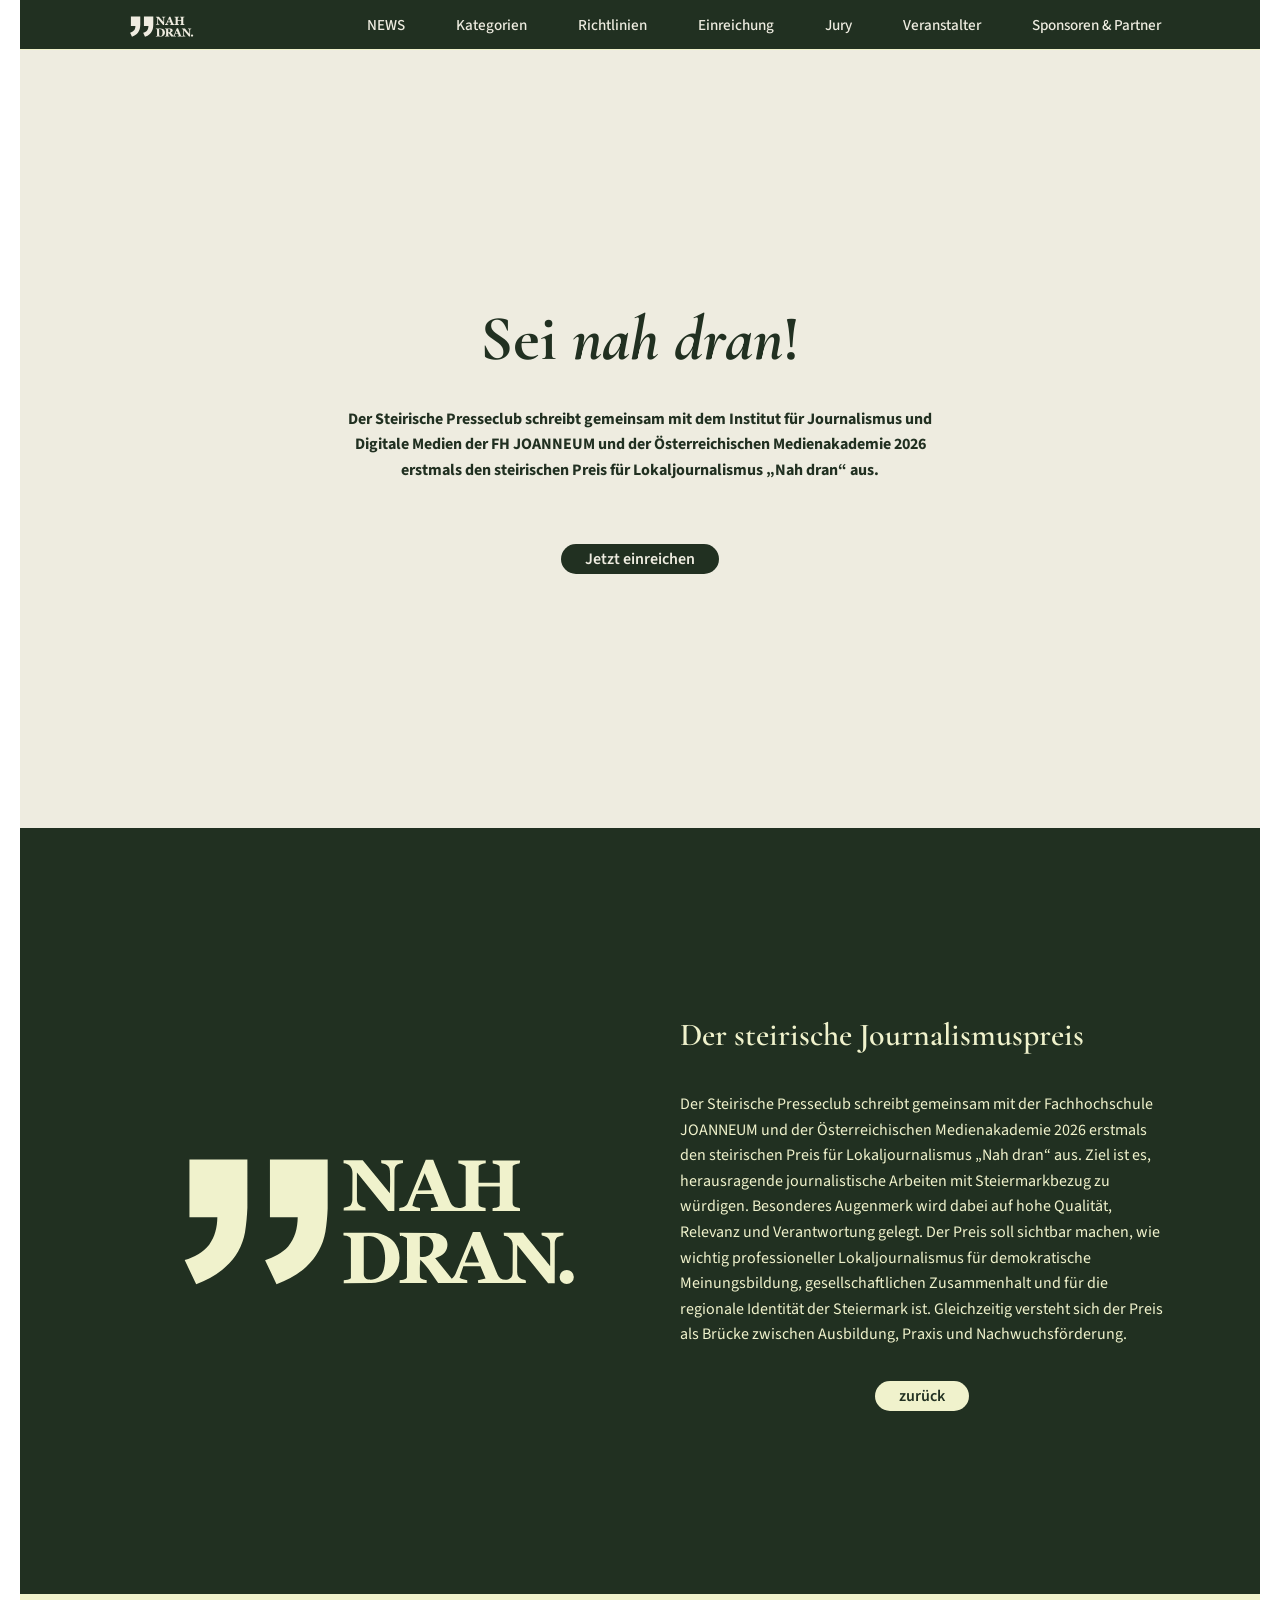
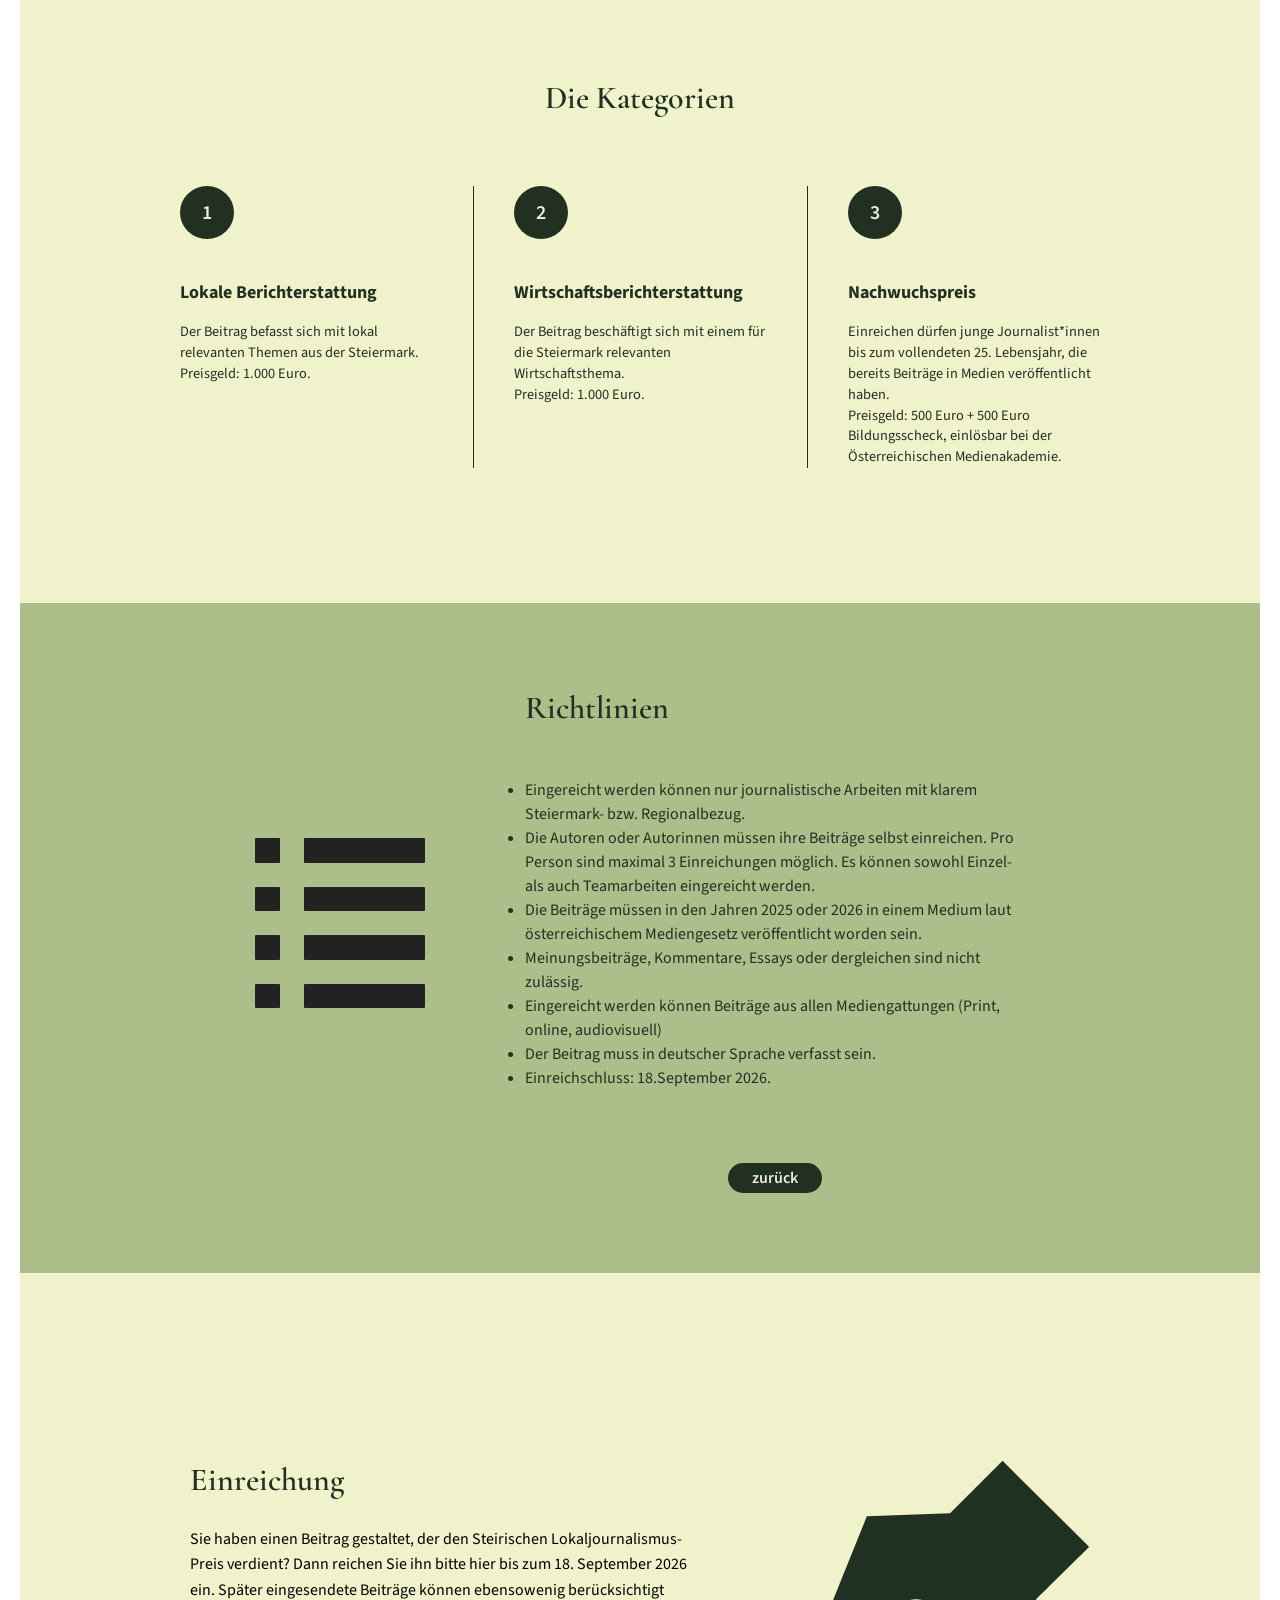
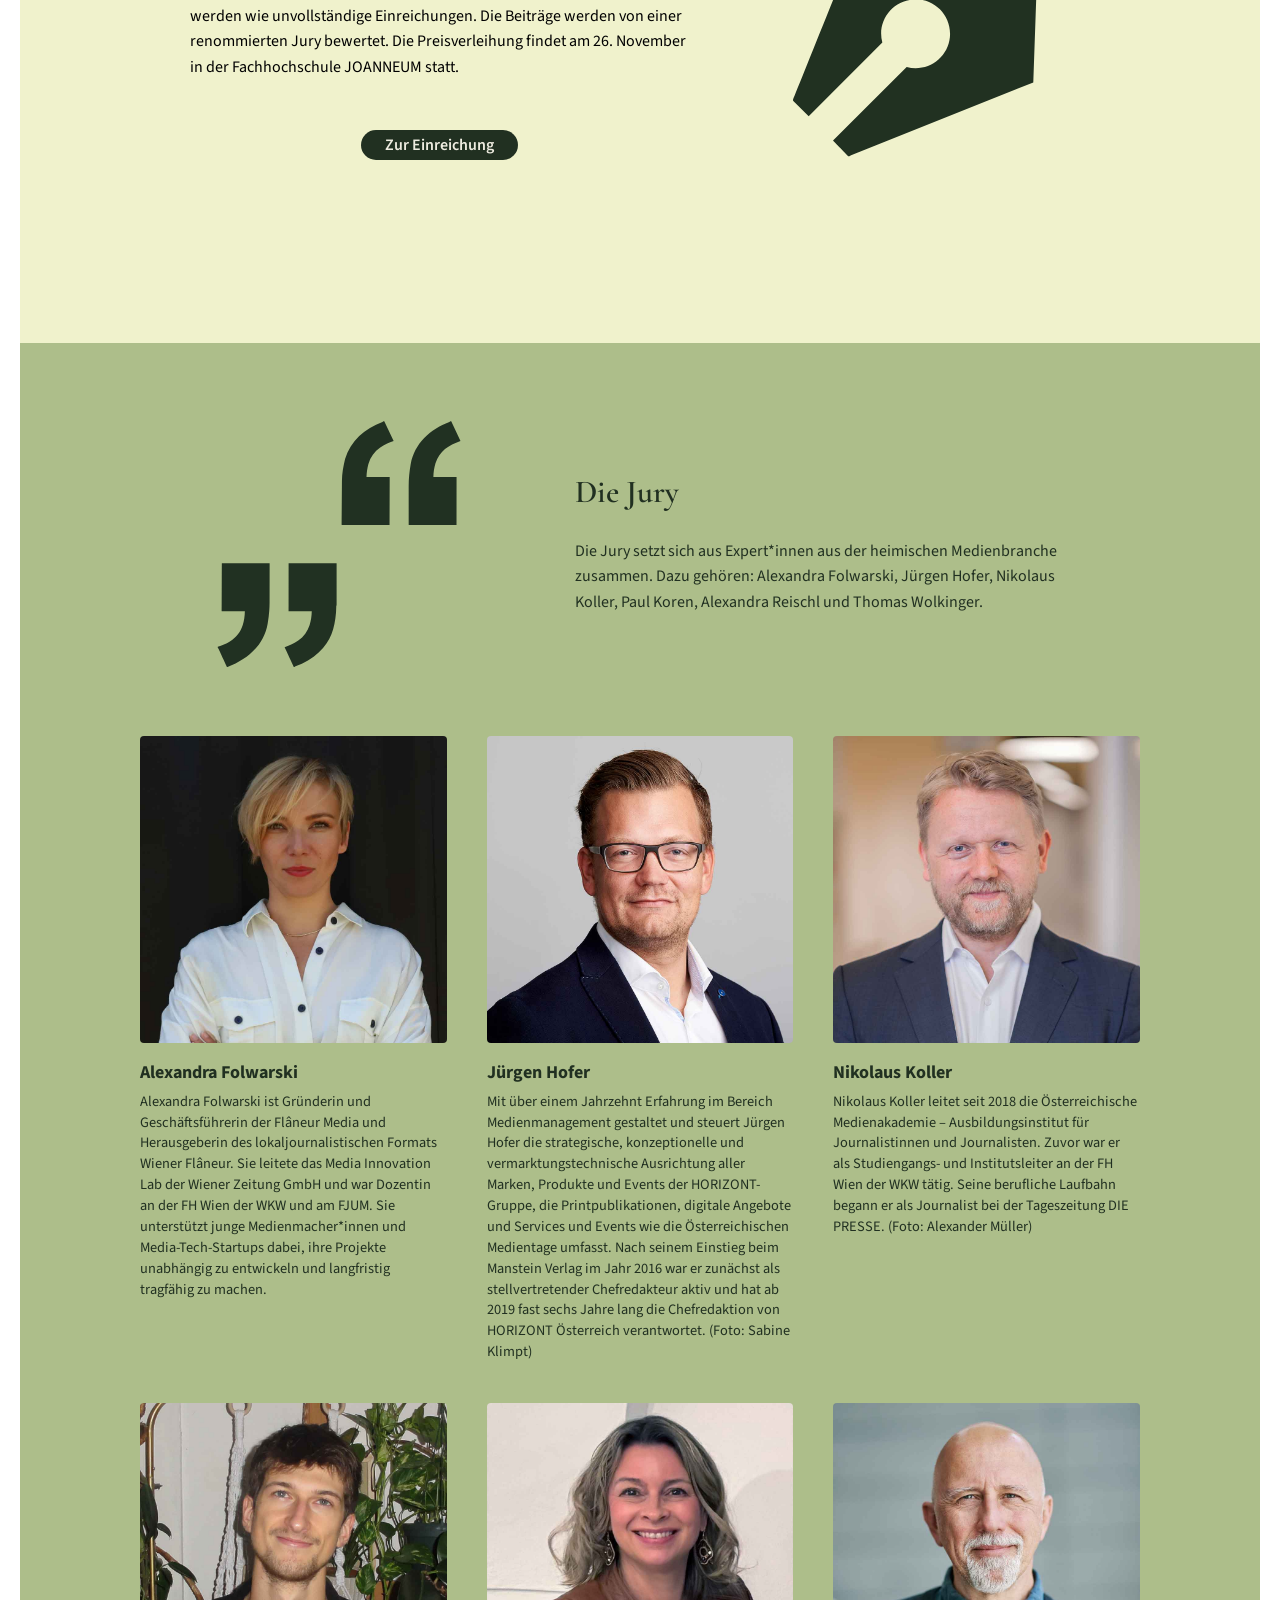
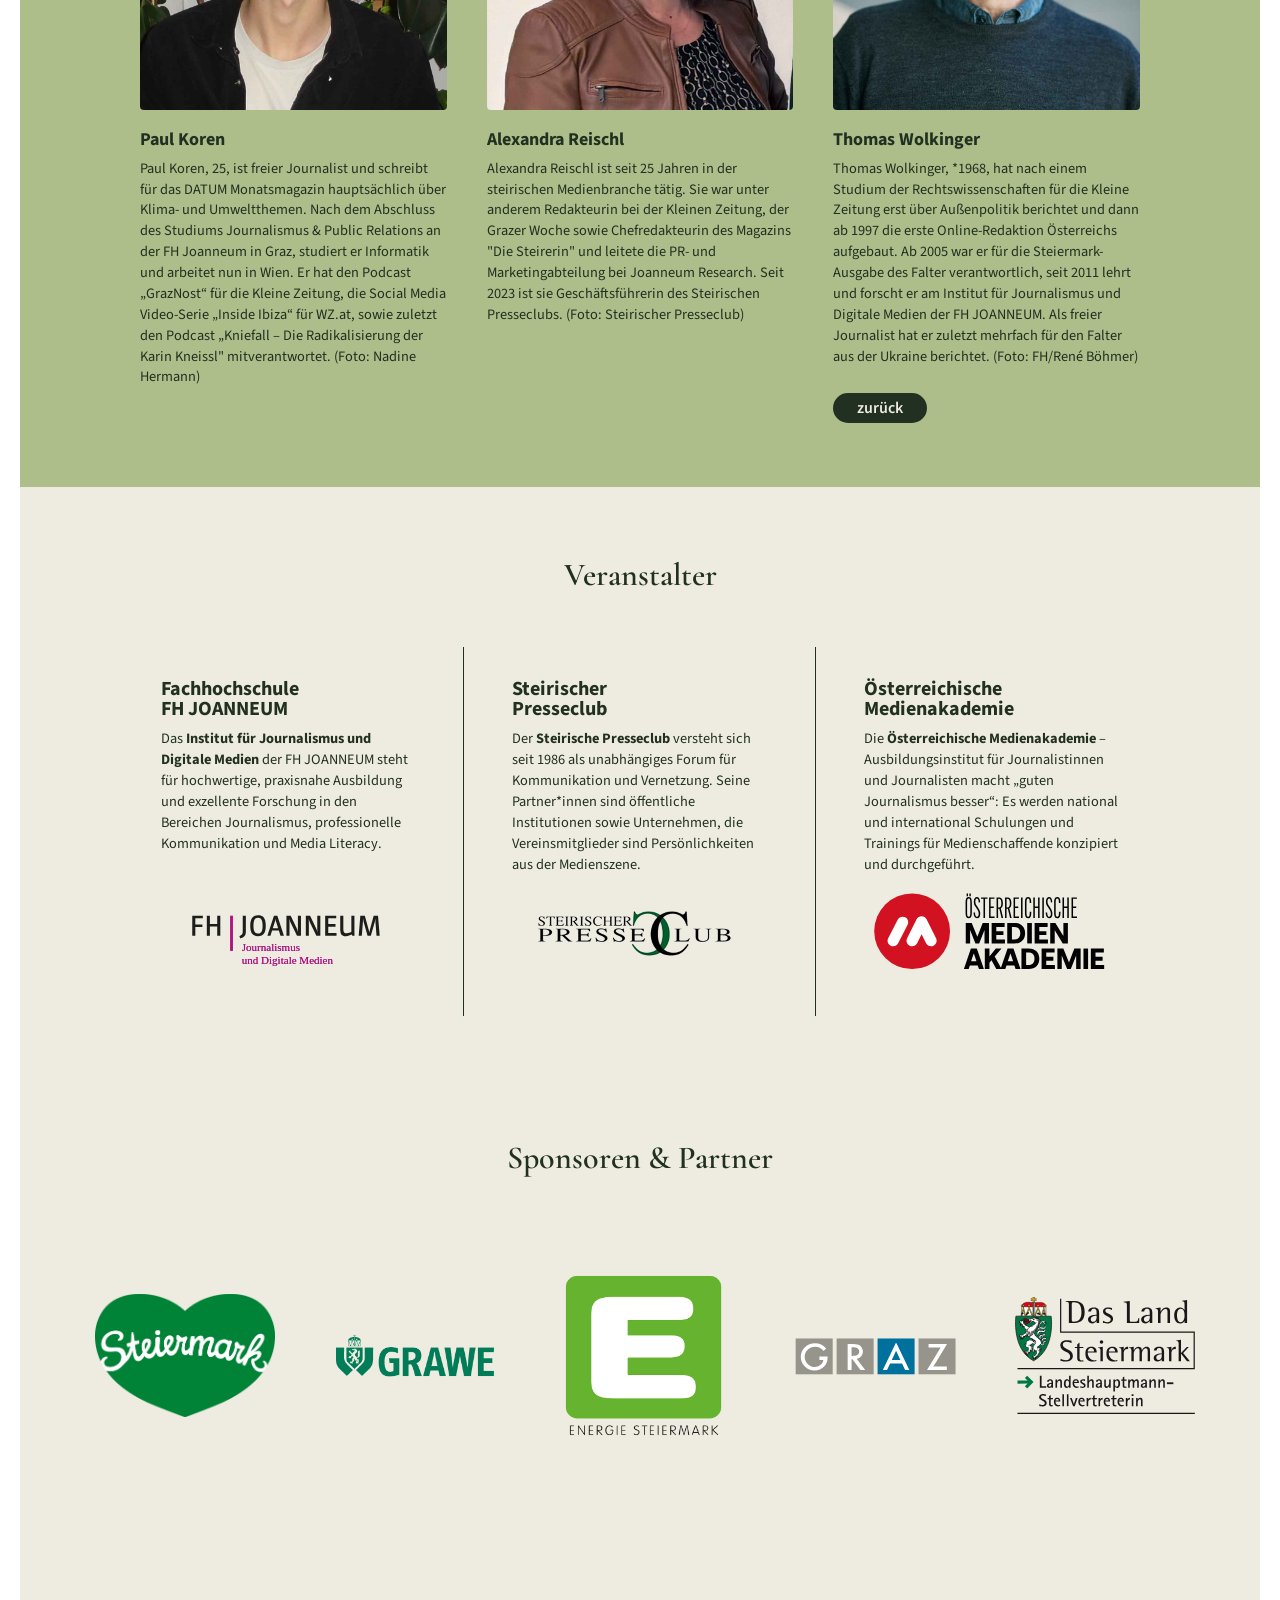
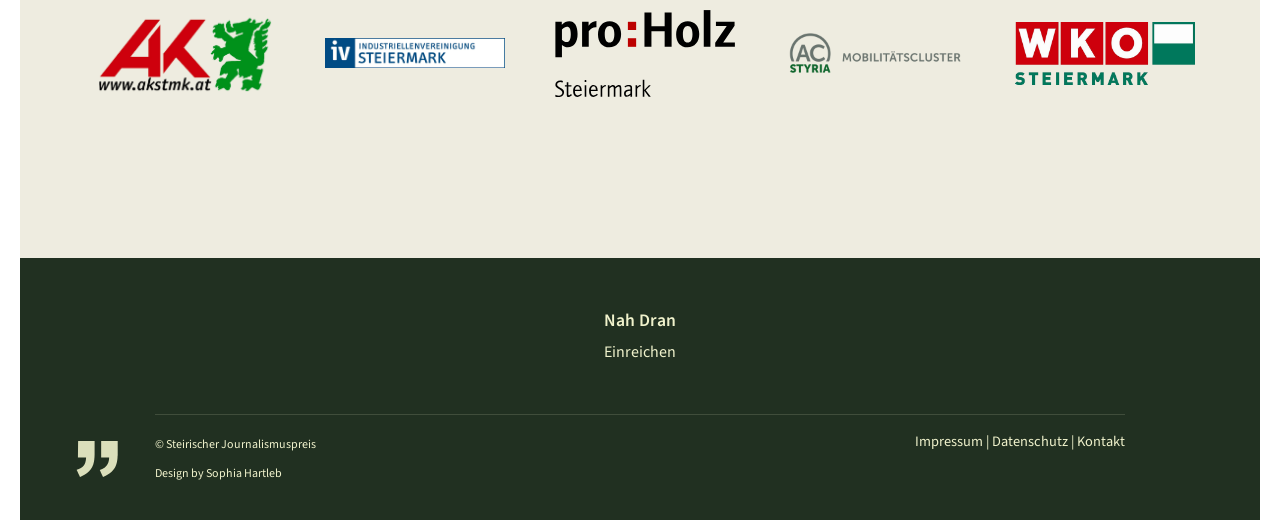
==== index.html @ 43de32a6 "index text bold" ====
<!DOCTYPE html>
<html lang="de">
<head>
  <meta charset="UTF-8">
  <meta name="viewport" content="width=device-width, initial-scale=1.0">
  <meta name="description" content="Nah dran – Steirischer Preis für Lokaljournalismus 2026">
  <title>Nah dran – Steirischer Preis für Lokaljournalismus</title>
  <link rel="preconnect" href="https://fonts.googleapis.com">
  <link rel="preconnect" href="https://fonts.gstatic.com" crossorigin>
  <link href="https://fonts.googleapis.com/css2?family=Cormorant+Garamond:wght@400;500&family=Source+Sans+3:wght@400;500;600;700&display=swap" rel="stylesheet">
  <link rel="stylesheet" href="style.css">
</head>
<body>

  <div class="page" id="home">

    <!-- Header 73:320 -->
    <header class="header">
      <a href="#" aria-label="Nah dran Startseite">
        <img class="logo-wordmark logo-wordmark--header" src="bilder/nahdran-logo-hell.svg" alt="Nah dran" />
      </a>
      <nav aria-label="Hauptnavigation">
        <ul class="header__nav">
          <li><a href="./news.html">NEWS</a></li>
          <li><a href="#kategorien">Kategorien</a></li>
          <li><a href="#richtlinien">Richtlinien</a></li>
          <li><a href="#einreichung">Einreichung</a></li>
          <li><a href="#jury">Jury</a></li>
          <li><a href="#veranstalter">Veranstalter</a></li>
          <li><a href="#sponsoren">Sponsoren &amp; Partner</a></li>
        </ul>
      </nav>
    </header>

    <main>

      <!-- Hero 73:338 -->
      <section class="hero" id="start">
        <div class="hero__content">
          <div class="hero__text-block">
            <h1 class="heading-xl">Sei <em>nah dran</em>!<h1>
            <p class="text-body text-body--center">
              Der Steirische Presseclub schreibt gemeinsam mit dem Institut für Journalismus und Digitale Medien der FH JOANNEUM und der Österreichischen Medienakademie 2026 erstmals den steirischen Preis für Lokaljournalismus „Nah dran“ aus.
            </p>
          </div>
          <a class="btn btn--forest btn--center" href="#einreichung">Jetzt einreichen</a>
        </div>
      </section>

      <!-- Kategorien / Jury-Intro 73:345 -->
      <section class="section-jury" id="nahdran">
        <div class="section-jury__visual">
          <img class="section-jury__logo" src="bilder/nahdran-logo-gelb.svg" alt="NahDran Logo Frühling" />
        </div>
        <div class="section-jury__content text-on-dark">
          <h2 class="heading-section">Der steirische Journalismuspreis</h2>
          <p class="text-body">
            Der Steirische Presseclub schreibt gemeinsam mit der Fachhochschule JOANNEUM und der Österreichischen Medienakademie 2026 erstmals den steirischen Preis für Lokaljournalismus „Nah dran“ aus. Ziel ist es, herausragende journalistische Arbeiten mit Steiermarkbezug zu würdigen. Besonderes Augenmerk wird dabei auf hohe Qualität, Relevanz und Verantwortung gelegt. Der Preis soll sichtbar machen, wie wichtig professioneller Lokaljournalismus für demokratische Meinungsbildung, gesellschaftlichen Zusammenhalt und für die regionale Identität der Steiermark ist. Gleichzeitig versteht sich der Preis als Brücke zwischen Ausbildung, Praxis und Nachwuchsförderung.
          </p>
          <a class="btn btn--lime btn--center" href="#home">zurück</a>
        </div>
      </section>

      <!-- Die Kategorien 73:362 -->
      <section class="section-categories" id="kategorien">
        <div class="section-categories__title-wrap">
          <h2 class="heading-section heading-section--center">Die Kategorien</h2>
        </div>

        <div class="categories-grid">
          <article class="category-card">
            <span class="category-badge" aria-hidden="true">1</span>
            <h3>Lokale Berichterstattung</h3>
            <p>Der Beitrag befasst sich mit lokal relevanten Themen aus der Steiermark. <br>Preisgeld: 1.000 Euro.</p>
          </article>
          <article class="category-card">
            <span class="category-badge" aria-hidden="true">2</span>
            <h3>Wirtschaftsberichterstattung</h3>
            <p>Der Beitrag beschäftigt sich mit einem für die Steiermark relevanten Wirtschaftsthema. <br>Preisgeld: 1.000 Euro.</p>
          </article>
          <article class="category-card">
            <span class="category-badge" aria-hidden="true">3</span>
            <h3>Nachwuchspreis</h3>
            <p>Einreichen dürfen junge Journalist*innen bis zum vollendeten 25. Lebensjahr, die bereits Beiträge in Medien veröffentlicht haben. <br>Preisgeld: 500 Euro + 500 Euro Bildungsscheck, einlösbar bei der Österreichischen Medienakademie.</p>
          </article>
        </div>
      </section>

      <!-- Richtlinien 73:378 -->
      <section class="section-split section-split--sage" id="richtlinien">
        <div class="section-split__visual" aria-hidden="true">
          <div class="pattern-grid">
            <span></span><span class="wide"></span>
            <span></span><span class="wide"></span>
            <span></span><span class="wide"></span>
            <span></span><span class="wide"></span>
          </div>
        </div>
        <div class="section-split__content">
          <div class="section-split__text">
            <h2 class="heading-section">Richtlinien</h2>
            <p class="text-body">
              <nav aria-label="Richtlinien">
                <ul>
                  <li>Eingereicht werden können nur journalistische Arbeiten mit klarem Steiermark- bzw. Regionalbezug. </li>
                  <li>Die Autoren oder Autorinnen müssen ihre Beiträge selbst einreichen. Pro Person sind maximal 3 Einreichungen möglich. Es können sowohl Einzel- als auch Teamarbeiten eingereicht werden. </li>
                  <li>Die Beiträge müssen in den Jahren 2025 oder 2026 in einem Medium laut österreichischem Mediengesetz veröffentlicht worden sein. </li>
                  <li>Meinungsbeiträge, Kommentare, Essays oder dergleichen sind nicht zulässig. </li>
                  <li>Eingereicht werden können Beiträge aus allen Mediengattungen (Print, online, audiovisuell) </li>
                  <li>Der Beitrag muss in deutscher Sprache verfasst sein.</li>
                  <li>Einreichschluss: 18.September 2026.</li>
                </ul>
                </nav>
            </p>
          </div>
          <a class="btn btn--forest btn--center" href="#">zurück</a>
        </div>
      </section>

      <!-- Einreichung 73:389 -->
      <section class="section-split section-split--lime" id="einreichung">
        <div class="section-split__content">
          <div class="section-split__text">
            <h2 class="heading-section">Einreichung</h2>
            <p class="text-body">
              Sie haben einen Beitrag gestaltet, der den Steirischen Lokaljournalismus-Preis verdient? Dann reichen Sie ihn bitte hier bis zum 18. September 2026 ein. Später eingesendete Beiträge können ebensowenig berücksichtigt werden wie unvollständige Einreichungen. Die Beiträge werden von einer renommierten Jury bewertet. Die Preisverleihung findet am 26. November in der Fachhochschule JOANNEUM statt.
            </p>
          </div>
          <a class="btn btn--forest btn--center" href="https://jpr-umfragen.at/index.php/234223?lang=de" target="_blank">Zur Einreichung</a>
        </div>
        <div class="section-split__visual" aria-hidden="true">
          <img class="pattern-fuellfeder" src="bilder/fuellfeder.svg" alt="" />
        </div>
      </section>

      <!-- Jury / zweite Info-Sektion 73:393 -->
      <section class="section-split section-split--sage section-split--jury" id="jury">
        <div class="section-split__top">
          <div class="section-split__visual" aria-hidden="true">
            <div class="pattern-diamonds"></div>
          </div>
          <div class="section-split__content_jury">
            <div class="section-split__text">
              <h2 class="heading-section">Die Jury</h2>
              <p class="text-body">
                Die Jury setzt sich aus Expert*innen aus der heimischen Medienbranche zusammen. Dazu gehören: Alexandra Folwarski, Jürgen Hofer, Nikolaus Koller, Paul Koren, Alexandra Reischl und Thomas Wolkinger. 
              </p>
            </div>
            
          </div>
        </div>

        <div class="jury-grid">
          <figure class="jury-card">
            <img class="jury-card__img" src="bilder/jury-alexandra-folwarski.jpg" alt="Alexandra Folwarski" />
            <figcaption class="jury-card__text">
              <h3 class="jury-card__name">Alexandra Folwarski</h3>
              <p>Alexandra Folwarski ist Gründerin und Geschäftsführerin der Flâneur Media und Herausgeberin des lokaljournalistischen Formats Wiener Flâneur. Sie leitete das Media Innovation Lab der Wiener Zeitung GmbH und war Dozentin an der FH Wien der WKW und am FJUM. Sie unterstützt junge Medienmacher*innen und Media-Tech-Startups dabei, ihre Projekte unabhängig zu entwickeln und langfristig tragfähig zu machen. </p>
            </figcaption>
          </figure>
          <figure class="jury-card">
            <img class="jury-card__img" src="bilder/jury-juergen-hofer.jpg" alt="Jürgen Hofer" />
            <figcaption class="jury-card__text">
              <h3 class="jury-card__name">Jürgen Hofer</h3>
              <p>Mit über einem Jahrzehnt Erfahrung im Bereich Medienmanagement gestaltet und steuert Jürgen Hofer die strategische, konzeptionelle und vermarktungstechnische Ausrichtung aller Marken, Produkte und Events der HORIZONT-Gruppe, die Printpublikationen, digitale Angebote und Services und Events wie die Österreichischen Medientage umfasst. Nach seinem Einstieg beim Manstein Verlag im Jahr 2016 war er zunächst als stellvertretender Chefredakteur aktiv und hat ab 2019 fast sechs Jahre lang die Chefredaktion von HORIZONT Österreich verantwortet.
              (Foto: Sabine Klimpt)
                </p>
            </figcaption>
          </figure>
          <figure class="jury-card">
            <img class="jury-card__img" src="bilder/jury-nikolaus-koller.jpg" alt="Nikolaus Koller" />
            <figcaption class="jury-card__text">
              <h3 class="jury-card__name">Nikolaus Koller</h3>
              <p>Nikolaus Koller leitet seit 2018 die Österreichische Medienakademie – Ausbildungsinstitut für Journalistinnen und Journalisten. Zuvor war er als Studiengangs- und Institutsleiter an der FH Wien der WKW tätig. Seine berufliche Laufbahn begann er als Journalist bei der Tageszeitung DIE PRESSE.
              (Foto: Alexander Müller)
                </p>
            </figcaption>
          </figure>
          <figure class="jury-card">
            <img class="jury-card__img" src="bilder/jury-paul-koren.jpg" alt="Paul Koren" />
            <figcaption class="jury-card__text">
              <h3 class="jury-card__name">Paul Koren</h3>
              <p>Paul Koren, 25, ist freier Journalist und schreibt für das DATUM Monatsmagazin hauptsächlich über Klima- und Umweltthemen. Nach dem Abschluss des Studiums Journalismus & Public Relations an der FH Joanneum in Graz, studiert er Informatik und arbeitet nun in Wien. Er hat den Podcast „GrazNost“ für die Kleine Zeitung, die Social Media Video-Serie „Inside Ibiza“ für WZ.at, sowie zuletzt den Podcast „Kniefall – Die Radikalisierung der Karin Kneissl" mitverantwortet.
              (Foto: Nadine Hermann)</p>
            </figcaption>
          </figure>
          <figure class="jury-card">
            <img class="jury-card__img" src="bilder/jury-alexandra-reischl.jpg" alt="Alexandra Reischl" />
            <figcaption class="jury-card__text">
              <h3 class="jury-card__name">Alexandra Reischl</h3>
              <p>Alexandra Reischl ist seit 25 Jahren in der steirischen Medienbranche tätig. Sie war unter anderem Redakteurin bei der Kleinen Zeitung, der Grazer Woche sowie Chefredakteurin des Magazins "Die Steirerin" und leitete die PR- und Marketingabteilung bei Joanneum Research. Seit 2023 ist sie Geschäftsführerin des Steirischen Presseclubs.
                (Foto: Steirischer Presseclub)</p>
            </figcaption>
          </figure>
          <figure class="jury-card">
            <img class="jury-card__img" src="bilder/jury-thomas-wolkinger.jpg" alt="Thomas Wolkinger" />
            <figcaption class="jury-card__text">
              <h3 class="jury-card__name">Thomas Wolkinger</h3>
              <p>Thomas Wolkinger, *1968, hat nach einem Studium der Rechtswissenschaften für die Kleine Zeitung erst über Außenpolitik berichtet und dann ab 1997 die erste Online-Redaktion Österreichs aufgebaut. Ab 2005 war er für die Steiermark-Ausgabe des Falter verantwortlich, seit 2011 lehrt und forscht er am Institut für Journalismus und Digitale Medien der FH JOANNEUM. Als freier Journalist hat er zuletzt mehrfach für den Falter aus der Ukraine berichtet.
              (Foto: FH/René Böhmer)</p>
              <a class="btn btn--forest btn--right" href="#home">zurück</a>
            </figcaption>
          </figure>
        </div>
      </section>

      <!-- Veranstalter 73:398 -->
      <section class="section-organizers" id="veranstalter">
        <h2 class="heading-section heading-section--center">Veranstalter</h2>
        <div class="organizers-grid">
          <article class="organizer-card">
            <div>
              <h3 class="veranstalter">Fachhochschule <br>FH JOANNEUM</h3>
              <p>Das <span style="font-weight: bold;">Institut für Journalismus und Digitale Medien</span> der FH JOANNEUM steht für hochwertige, praxisnahe Ausbildung und exzellente Forschung in den Bereichen Journalismus, professionelle Kommunikation und Media Literacy.</p>
            </div>
            <div class="organizer-card-logo">
            <a href="https://www.fh-joanneum.at/institut/journalismus-und-digitale-medien/" target="_blank" rel="noopener noreferrer"><img class="organizer-card__logo-img" src="bilder/logo_FHJ.svg" alt="FH JOANNEUM Logo" /></a>
            </div>
          </article>
          <article class="organizer-card">
            <div>
              <h3 class="veranstalter">Steirischer <br>Presseclub</h3>
              <p>Der <span style="font-weight: bold;">Steirische Presseclub</span> versteht sich seit 1986 als unabhängiges Forum für Kommunikation und Vernetzung. Seine Partner*innen sind öffentliche Institutionen sowie Unternehmen, die Vereinsmitglieder sind Persönlichkeiten aus der Medienszene.</p>
            </div>
            <div class="organizer-card-logo">
            <a href="https://presseclub.co.at/" target="_blank" rel="noopener noreferrer"><img class="organizer-card__logo-img" src="bilder/steirischer-presseclub-logo.png" alt="Steirischer Presseclub Logo" /></a>
            </div>
          </article>
          <article class="organizer-card">
            <div>
              <h3 class="veranstalter">Österreichische <br>Medienakademie</h3>
              <p>Die <span style="font-weight: bold;">Österreichische Medienakademie</span> – Ausbildungsinstitut für Journalistinnen und Journalisten macht „guten Journalismus besser“: Es werden national und international Schulungen und Trainings für Medienschaffende konzipiert und durchgeführt.</p>
            </div>
            <div class="organizer-card-logo">
            <a href="https://oema.at/" target="_blank" rel="noopener noreferrer"><img class="organizer-card__logo-img" src="bilder/oesterreichische-medienakademie-logo.svg" alt="Österreichische Medienakademie" /></a>
            </div>
            
          </article>
        </div>
      </section>

      <!-- Sponsoren 73:407 -->
      <section class="section-sponsors" id="sponsoren">
        <h2 class="heading-section heading-section--center">Sponsoren &amp; Partner</h2>
        <div class="sponsors-grid">
          <img class="sponsor-slot__img" src="bilder/Steirmark_Logo.png" alt="Land Steiermark Logo" />
          <img class="sponsor-slot__img" src="bilder/grawe_png.png" alt="GRAWE Logo" />
          <img class="sponsor-slot__img" src="bilder/estmk_logo_png.png" alt="estmk Logo" />
          <img class="sponsor-slot__img" src="bilder/graz_farbig.svg" alt="Graz Logo" />
          <img class="sponsor-slot__img" src="bilder/Landeshauptmann_Stellvertreterin.svg" alt="Landeshauptmann-Stellvertreterin Logo" />
        </div>
        <div class="sponsors-grid">
          <img class="sponsor-slot__img" src="bilder/AK-logo_png.png" alt="AK Logo" />
          <img class="sponsor-slot__img" src="bilder/IV-logo.png" alt="Industriellenvereinigung Logo" />
          <img class="sponsor-slot__img" src="bilder/proHolz_Stmk_Logo.svg" alt="pro:Holz Logo" />
          <img class="sponsor-slot__img" src="bilder/ACstyria_logo.png" alt="ACstyria_logo Logo" />
          <img class="sponsor-slot__img" src="bilder/WKO_Stmk_4c_png.png" alt="WKO Logo" />
        </div>
        <!--
        <button type="button" class="carousel-btn" aria-label="Nächste Sponsoren">
          <svg viewBox="0 0 23 13" fill="none" aria-hidden="true">
            <path d="M2 2 L11 11 L21 2" stroke="#EEECE0" stroke-width="4" stroke-linecap="round" stroke-linejoin="round"/>
          </svg>
        </button>
        -->
      </section>
      
    </main>

    <!-- Footer 73:417 -->
    <footer class="footer">
      <nav aria-label="Footer-Navigation">
        <ul class="footer__nav">
          <li><a href="#home"><span class="footer__brand">Nah Dran</span></a></li>
          <!-- <li><a href="#">Pressebereich</a></li> -->
          <li><a href="#einreichung">Einreichen</a></li>
        </ul>
      </nav>

      <div class="footer__bottom">
        <p class="footer__copyright">© Steirischer Journalismuspreis<br>Design by Sophia Hartleb</p>
        <div class="footer__social">
          <!--
          <a href="#" aria-label="Instagram">
            <svg width="25" height="25" viewBox="0 0 24 24" fill="currentColor" aria-hidden="true">
              <rect x="2" y="2" width="20" height="20" rx="5" fill="none" stroke="currentColor" stroke-width="2"/>
              <circle cx="12" cy="12" r="4" fill="none" stroke="currentColor" stroke-width="2"/>
              <circle cx="17.5" cy="6.5" r="1.2"/>
            </svg>
          </a>
          <a href="#" aria-label="LinkedIn">
            <svg width="25" height="24" viewBox="0 0 24 24" fill="currentColor" aria-hidden="true">
              <path d="M4 4h4v16H4V4zm6 0h4v2.2c.8-1.4 2.4-2.4 4.6-2.4 4.2 0 5.4 2.8 5.4 6.4V20h-4v-5.6c0-1.3 0-3-1.8-3s-2.1 1.4-2.1 2.9V20h-4V4z"/>
            </svg>
          </a>
          -->
        </div>
        <p class="footer__legal">
          <a href="./impressum.html">Impressum</a> | <a href="./datenschutz.html">Datenschutz</a> | <a href="./kontakt.html">Kontakt</a>
        </p>
      </div>

      <div class="footer__mark" aria-hidden="true">
        <img src="bilder/zeichen-1-gelb.svg" alt="" />
      </div>
    </footer>

  </div>

</body>
</html>
---- style.css ----
/* Figma Landingpage 73:319 – Design Tokens */
:root {
    --white: #ffffff;
    --cream: #eeece0;
    --forest: #213021;
    --lime: #f0f2cc;
    --sage: #adbe8a;
    --black: #000000;
    --max-width: 1240px;
    --header-h: 50px;
    --font-sans: "Source Sans 3", "Helvetica Neue", Arial, sans-serif;
    --font-display: Georgia, "Cormorant Garamond", serif;
    --radius-pill: 100px;
    --section-pad-x: 93px;
  }
  
  *,
  *::before,
  *::after {
    box-sizing: border-box;
    margin: 0;
    padding: 0;
  }
  
  html {
    scroll-behavior: smooth;
  }
  
  body {
    font-family: var(--font-sans);
    background: var(--white);
    color: var(--forest);
    line-height: 1.5;
  }
  
  img {
    display: block;
    max-width: 100%;
    height: auto;
  }
  
  a {
    color: inherit;
    text-decoration: none;
  }
  
  .page {
    max-width: var(--max-width);
    margin: 0 auto;
    overflow-x: hidden;
  }
  
  /* —— Typografie —— */
  .heading-xl {
    font-family: var(--font-display);
    font-size: clamp(2.5rem, 5vw, 4.5rem);
    font-weight: 700;
    line-height: 1.1;
    text-align: center;
  }
  
  .heading-lg {
    font-family: var(--font-display);
    font-size: clamp(2rem, 4vw, 3.5rem);
    font-weight: 400;
    line-height: 1.15;
  }
  
  .heading-section {
    font-family: var(--font-display);
    font-size: clamp(1.5rem, 3vw, 2rem);
    font-weight: 600;
    padding-left: 0px;
  }

  .heading-section--center {
    padding-left: 0;
    text-align: center;
  }
  
  .text-body {
    font-size: 1rem;
    line-height: 1.6;
  }
  
  .text-body--center {
    text-align: center;
    max-width: 604px;
    margin-left: auto;
    margin-right: auto;
  }
  
  .text-on-dark {
    color: var(--lime);
  }
  
  .text-on-sage {
    color: var(--forest);
  }
  
  /* —— Buttons —— */
  .btn {
    display: inline-flex;
    align-items: center;
    justify-content: center;
    min-height: 30px;
    padding: 0 24px;
    border: none;
    border-radius: var(--radius-pill);
    font-family: var(--font-sans);
    font-size: 1rem;
    font-weight: 600;
    cursor: pointer;
    transition: opacity 0.2s ease, transform 0.2s ease;
  }
  
  .btn:hover {
    opacity: 0.9;
    transform: translateY(-1px);
  }
  
  .btn--forest {
    background: var(--forest);
    color: var(--cream);
  }
  
  .btn--lime {
    background: var(--lime);
    color: var(--forest);
  }
  
  .btn--center {
    margin: 0 auto;
    display: flex;
    width: fit-content;
  }

  .btn--right {
    margin-top: 20px;
    display: flex;
    width: fit-content;

  }
  
  /* —— Header —— */
  .header {
    position: sticky;
    top: 0;
    z-index: 200;
    height: var(--header-h);
    background: var(--forest);
    border-bottom: 1px solid var(--lime);
    display: flex;
    align-items: center;
    justify-content: space-between;
    padding: 0 99px 0 99px;
    gap: 2rem;
  }
  
  .header__logo {
    flex-shrink: 0;
    width: 117px;
    height: 38px;
    object-fit: contain;
    object-position: left center;
  }
  
  .header__nav {
    display: flex;
    align-items: center;
    gap: 51px;
    list-style: none;
    flex-wrap: wrap;
    justify-content: flex-end;
  }
  
  .header__nav a {
    color: var(--cream);
    font-size: 0.95rem;
    font-weight: 500;
    white-space: nowrap;
  }
  
  .header__nav a:hover {
    color: var(--lime);
  }
  
  /* —— Hero —— */
  .hero {
    min-height: 778px;
    display: flex;
    align-items: center;
    justify-content: center;
    padding: 4rem 2rem;
    background: var(--cream);
  }
  
  .hero__content {
    max-width: 886px;
    display: flex;
    flex-direction: column;
    align-items: center;
    gap: 60px;
  }
  
  .hero__text-block {
    display: flex;
    flex-direction: column;
    align-items: center;
    gap: 32px;
  }
  
  /* —— Sektion: Jury (grün) —— */
  .section-jury {
    background: var(--forest);
    min-height: 766px;
    display: flex;
    align-items: center;
    justify-content: center;
    gap: 4rem;
    padding: 4rem var(--section-pad-x);
    flex-wrap: wrap;
  }
  
  .section-jury__visual {
    flex: 0 1 604px;
    max-width: 500px;
  }
  
  .section-jury__logo {
    width: 100%;
    height: auto;
    display: block;
    aspect-ratio: 604 / 319;
    object-fit: contain;
  }
  
  .section-jury__content {
    flex: 0 1 485px;
    display: flex;
    flex-direction: column;
    gap: 33px;
  }
  
  /* —— Sektion: Kategorien (lime) —— */
  .section-categories {
    background: var(--lime);
    min-height: 609px;
    padding: 5rem var(--section-pad-x) 4rem;
    position: relative;
  }
  
  .section-categories__title-wrap {
    margin-bottom: 4rem;
  }

  .categories-grid {
    display: grid;
    grid-template-columns: repeat(3, 1fr);
    max-width: 1000px;
    margin: 0 auto;
  }

  .category-card {
    padding: 0 2.5rem;
    text-align: left;
  }

  .category-card + .category-card {
    border-left: 1px solid var(--forest);
  }

  .category-card h3 {
    font-size: 1.125rem;
    font-weight: 700;
    margin-bottom: 16px;
  }

  .category-card p {
    font-size: 0.9rem;
    line-height: 1.45;
  }

  .category-badge {
    width: 54px;
    height: 53px;
    border-radius: 50%;
    background: var(--forest);
    color: var(--cream);
    font-size: 1.25rem;
    font-weight: 600;
    display: flex;
    align-items: center;
    justify-content: center;
    margin-bottom: 2.5rem;
  }
  
  /* —— Split-Sektionen (Richtlinien / Anmeldung / Jury) —— */
  .section-split {
    min-height: 670px;
    display: flex;
    align-items: center;
    justify-content: center;
    gap: 100px;
    padding: 4rem var(--section-pad-x);
    flex-wrap: wrap;
  }
  
  .section-split--sage {
    background: var(--sage);
  }
  
  .section-split--lime {
    background: var(--lime);
  }
  
  .section-split__visual {
    flex: 0 0 auto;
  }
  
  .section-split__content {
    flex: 0 1 500px;
    display: flex;
    flex-direction: column;
    gap: 50px;
  }

  .section-split__content_jury {
    flex: 0 1 500px;
    display: flex;
    flex-direction: column;
    gap: 50px;
  }
  
  .section-split__text {
    display: flex;
    flex-direction: column;
    gap: 23px;
  }
  
  .section-split__text p {
    color: var(--black);
  }
  
  .section-split--sage .section-split__text p {
    color: var(--forest);
  }

  /* Jury-Sektion mit Raster */
  .section-split--jury {
    flex-direction: column;
    gap: 60px;
  }

  .section-split__top {
    width: 100%;
    display: flex;
    align-items: center;
    justify-content: center;
    gap: 100px;
    flex-wrap: wrap;
  }

  .jury-grid {
    width: 100%;
    max-width: 1000px;
    display: grid;
    grid-template-columns: repeat(3, 1fr);
    gap: 40px;
  }

  .jury-card {
    display: flex;
    flex-direction: column;
    gap: 16px;
    text-align: left;
  }

  .jury-card__img {
    width: 100%;
    aspect-ratio: 1 / 1;
    object-fit: cover;
    border-radius: 4px;
  }

  .jury-card__img--placeholder {
    display: flex;
    align-items: center;
    justify-content: center;
    background: rgba(33, 48, 33, 0.08);
    border: 1px dashed rgba(33, 48, 33, 0.3);
    color: rgba(33, 48, 33, 0.5);
    font-size: 0.85rem;
  }

  .jury-card__text {
    display: flex;
    flex-direction: column;
    gap: 6px;
  }

  .jury-card__name {
    font-size: 1.125rem;
    font-weight: 700;
    color: var(--forest);
  }

  .jury-card__text p {
    font-size: 0.9rem;
    line-height: 1.45;
    color: var(--forest);
  }
  
  /* Dekorative Grafiken */
  .pattern-grid {
    position: relative;
    top: -15px;
    width: 170px;
    height: 170px;
    display: grid;
    grid-template-columns: repeat(4, 1fr);
    grid-template-rows: repeat(4, 1fr);
    gap: 24px;
  }
  
  .pattern-grid span {
    background: #222222;
    border-radius: 1px;
  }
  
  .pattern-grid span.wide {
    grid-column: span 3;
  }
  
  .pattern-fuellfeder {
    width: 301px;
    height: auto;
    display: block;
  }
  
  .pattern-diamonds {
    width: 269px;
    height: 269px;
    position: relative;
  }
  
  .pattern-diamonds::before,
  .pattern-diamonds::after {
    content: "";
    position: absolute;
    width: 145px;
    height: 127px;
    background-repeat: no-repeat;
    background-position: center;
    background-size: contain;
  }
  
  .pattern-diamonds::before {
    left: 0;
    bottom: 0;
    background-image: url("bilder/zeichen-1.svg");
  }
  
  .pattern-diamonds::after {
    right: 0;
    top: 0;
    background-image: url("bilder/zeichen-2.svg");
  }
  
  /* —— Veranstalter —— */

  .veranstalter {
    font-size: 1.25rem;
    font-weight: 700;
    line-height: 1;
    padding-bottom: 10px;
  }

  .section-organizers {
    background: var(--cream);
    min-height: 583px;
    padding: 4rem var(--section-pad-x) 3rem;
  }
  
  .organizers-grid {
    display: grid;
    grid-template-columns: repeat(3, 1fr);
    gap: 0;
    margin-top: 3rem;
    position: relative;
  }
  
  .organizer-card {
    padding: 2rem 48px;
    display: flex;
    flex-direction: column;
    gap: 5px;
    border-right: 1px solid var(--forest);
  }

/*
  .organizer-card-logo {
    position: static;
    padding: 2rem 48px;
    display: flex;
    flex-direction: column;
    gap: 24px;
  }
*/

  .organizer-card:last-child {
    border-right: none;
  }
  
  .organizer-card h3 {
    font-size: 1.25rem;
    font-weight: 700;
  }
  
  .organizer-card p {
    min-height: 150px;
    font-size: 0.9rem;
    line-height: 1.45;
  }
  
  .organizer-card a {
    font-size: 0.85rem;
    word-break: break-word;
    text-decoration: underline;
    text-underline-offset: 3px;
  }
  
  .organizer-card__logo {
    width: 120px;
    height: 80px;
    background: rgba(33, 48, 33, 0.06);
    border: 1px dashed rgba(33, 48, 33, 0.2);
    display: flex; 
    justify-content: center; 
    align-items: center;
    font-size: 0.7rem;
    color: rgba(33, 48, 33, 0.5);
  }

  .organizer-card__logo-img {
    width: 250px;
    height: auto;
    object-fit: contain;
  }
  
  /* —— Sponsoren —— */
  .section-sponsors {
    min-height: 596px;
    padding: 4rem var(--section-pad-x) 5rem;
    background: var(--cream);
    position: relative;
  }
  
  .sponsors-grid {
    display: grid;
    grid-template-columns: repeat(5, 180px);
    justify-content: center;
    gap: 50px;
    margin-top: 3rem;
  }
  
  .sponsor-slot {
    width: 250px;
    height: 250px;
    background: rgba(33, 48, 33, 0.06);
    border: 1px dashed rgba(33, 48, 33, 0.15);
    display: flex;
    align-items: center;
    justify-content: center;
    font-size: 0.8rem;
    color: rgba(33, 48, 33, 0.45);
  }

  .sponsor-slot__img {
    width: 250px;
    height: 250px;
    object-fit: contain;    
    margin-left: 5px;
    margin-right: 5px;
  }
  
  .carousel-btn {
    position: absolute;
    left: 50%;
    transform: translateX(-50%);
    bottom: 3rem;
    width: 50px;
    height: 50px;
    border-radius: 50%;
    background: var(--forest);
    border: none;
    cursor: pointer;
    display: flex;
    align-items: center;
    justify-content: center;
  }
  
  .carousel-btn svg {
    width: 23px;
    height: 13px;
  }
  
  /* —— Footer —— */
  .footer {
    background: var(--forest);
    min-height: 230px;
    padding: 50px 135px 2rem;
    display: flex;
    flex-direction: column;
    align-items: center;
    gap: 50px;
    position: relative;
  }
  
  .footer__nav {
    display: flex;
    flex-direction: column;
    align-items: center;
    gap: 5px;
    list-style: none;
  }
  
  .footer__nav .footer__brand {
    font-size: 1.1rem;
    font-weight: 600;
    color: var(--lime);
    margin-bottom: 0.25rem;
  }
  
  .footer__nav a {
    color: var(--lime);
    font-size: 1rem;
  }
  
  .footer__nav a:hover {
    text-decoration: underline;
  }
  
  .footer__bottom {
    width: 100%;
    max-width: 1170px;
    display: flex;
    align-items: flex-start;
    justify-content: space-between;
    gap: 2rem;
    flex-wrap: wrap;
    padding-top: 1rem;
    border-top: 1px solid rgba(240, 242, 204, 0.15);
  }
  
  .footer__copyright {
    font-size: 0.75rem;
    color: var(--lime);
    max-width: 210px;
    line-height: 2.4;
  }
  
  .footer__social {
    display: flex;
    align-items: center;
    gap: 10px;
  }
  
  .footer__social a {
    width: 25px;
    height: 25px;
    color: var(--lime);
  }
  
  .footer__legal {
    font-size: 0.9rem;
    color: var(--lime);
  }
  
  .footer__legal a:hover {
    text-decoration: underline;
  }
  
  .footer__mark {
    position: absolute;
    left: 52px;
    bottom: 2.5rem;
    width: 51px;
    height: 44px;
    opacity: 0.9;
  }
  
  .footer__mark img {
    width: 100%;
    height: 100%;
    object-fit: contain;
  }
  
  /* Logo-Platzhalter (SVG Wortmarke) */
  .logo-wordmark {
    display: block;
  }
  
  .logo-wordmark--header {
    height: 38px;
    width: auto;
  }
  
  /* —— Responsive —— */
  @media (max-width: 1200px) {

    .pattern-fuellfeder {
      max-width: 180px;
    }

    .pattern-diamonds {
      width: 151px;
      height: 153px;
    }

    .pattern-diamonds::before,
  .pattern-diamonds::after {
    width: 80px ;
    height: 80px;
  }

    .categories-grid {
      grid-template-columns: 1fr;
      gap: 4rem;
      max-width: 400px;
      margin: 0 auto;
    }

    .category-card {
      padding: 0;
    }

    .category-card + .category-card {
      border-left: none;
    }

    .category-badge {
      margin-bottom: 1.5rem;
    }
  
    .sponsors-grid {
      grid-template-columns: repeat(2, 1fr);
      justify-items: center;
    }

    .jury-grid {
      grid-template-columns: repeat(2, 1fr);
      max-width: 600px;
      margin: 0 auto;
    }
  
    .organizers-grid {
      grid-template-columns: 1fr;
    }
  
    .organizer-card {
      border-right: none;
      border-bottom: 1px solid var(--forest);
      display: flex; 
      justify-content: center; 
      align-items: center;
    }

    .organizer-card p {
      min-height: 50px;
    }

    .organizer-card:last-child {
      border-bottom: none;
    }
  }
  
  @media (max-width: 900px) {
    .header {
      padding: 0.5rem 1.5rem;
      height: auto;
      min-height: var(--header-h);
      flex-wrap: wrap;
    }
  
    .header__nav {
      gap: 1.25rem;
      width: 100%;
      justify-content: center;
      padding-bottom: 0.5rem;
    }
  
    .section-jury,
    .section-split {
      /*flex-direction: column;*/
      text-align: left;
    }

    .section-split__top {
      flex-direction: column;
      text-align: left;
    }

    .section-split__content {
      flex: 0 1 483px;
    }

    .section-split__content_jury {
      flex: 0 1 100px;
    }


    .jury-grid {
      grid-template-columns: 1fr;
      max-width: 320px;
    }
  
    .heading-section {
      padding-left: 0;
      text-align: center;
    }
  
    .sponsors-grid {
      grid-template-columns: 1fr;
    }
  
    .sponsor-slot {
      width: 100%;
      max-width: 280px;
    }
  }
  
  @media (max-width: 600px) {
    :root {
      --section-pad-x: 1.5rem;
    }
  
    .footer {
      padding: 2rem 1.5rem;
    }
  
    .footer__bottom {
      flex-direction: column;
      align-items: center;
      text-align: center;
    }
  
    .footer__mark {
      display: none;
    }


  }
  
  /* —— Impressum —— */
  .section-impressum {
    min-height: 778px;
    display: flex;
    align-items: center;
    justify-content: center;
    padding: 4rem 2rem;
    background: var(--cream);
  }
  
  .impressum__content {
    max-width: 886px;
    display: flex;
    flex-direction: column;
    align-items: center;
    gap: 60px;
  }

  .impressum__text-block {
    display: flex;
    flex-direction: column;
    align-items: center;
    gap: 32px;
  }

  .section-impressum__title-wrap {
    margin-bottom: 4rem;
  }
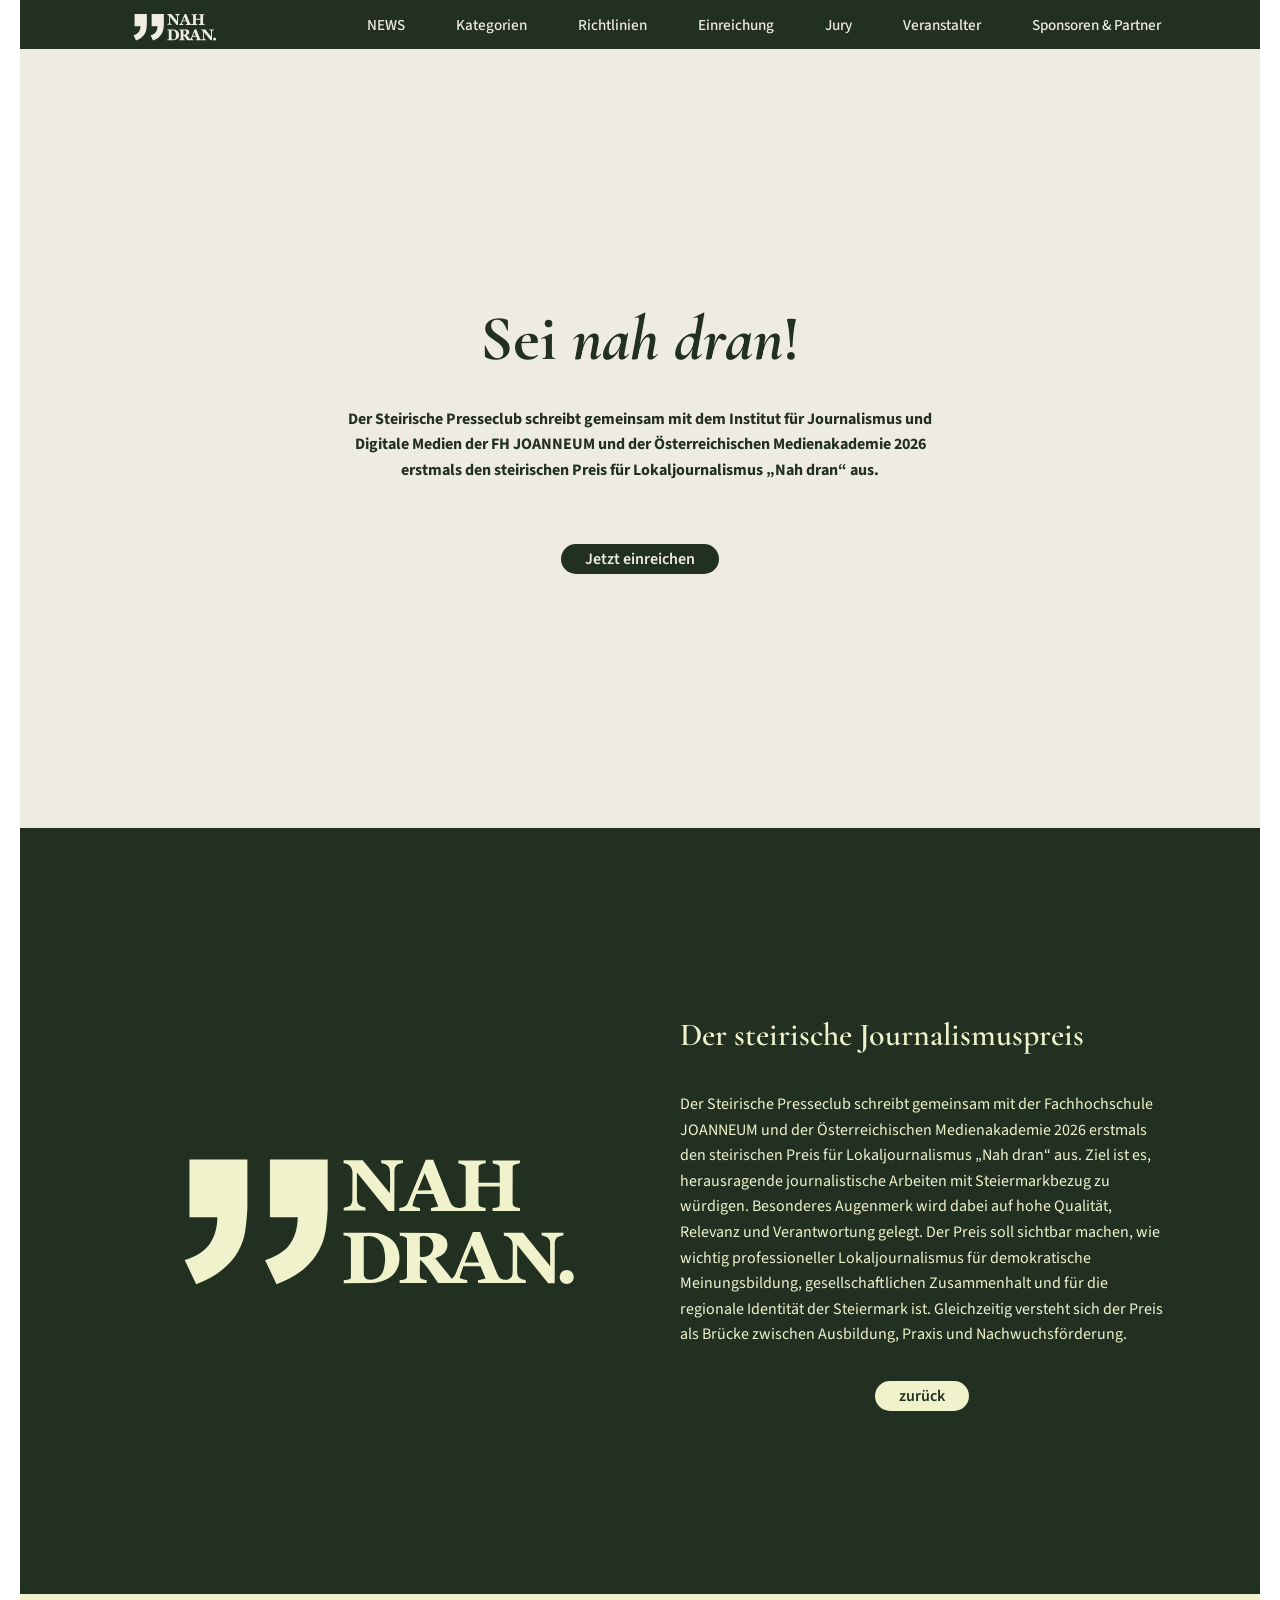
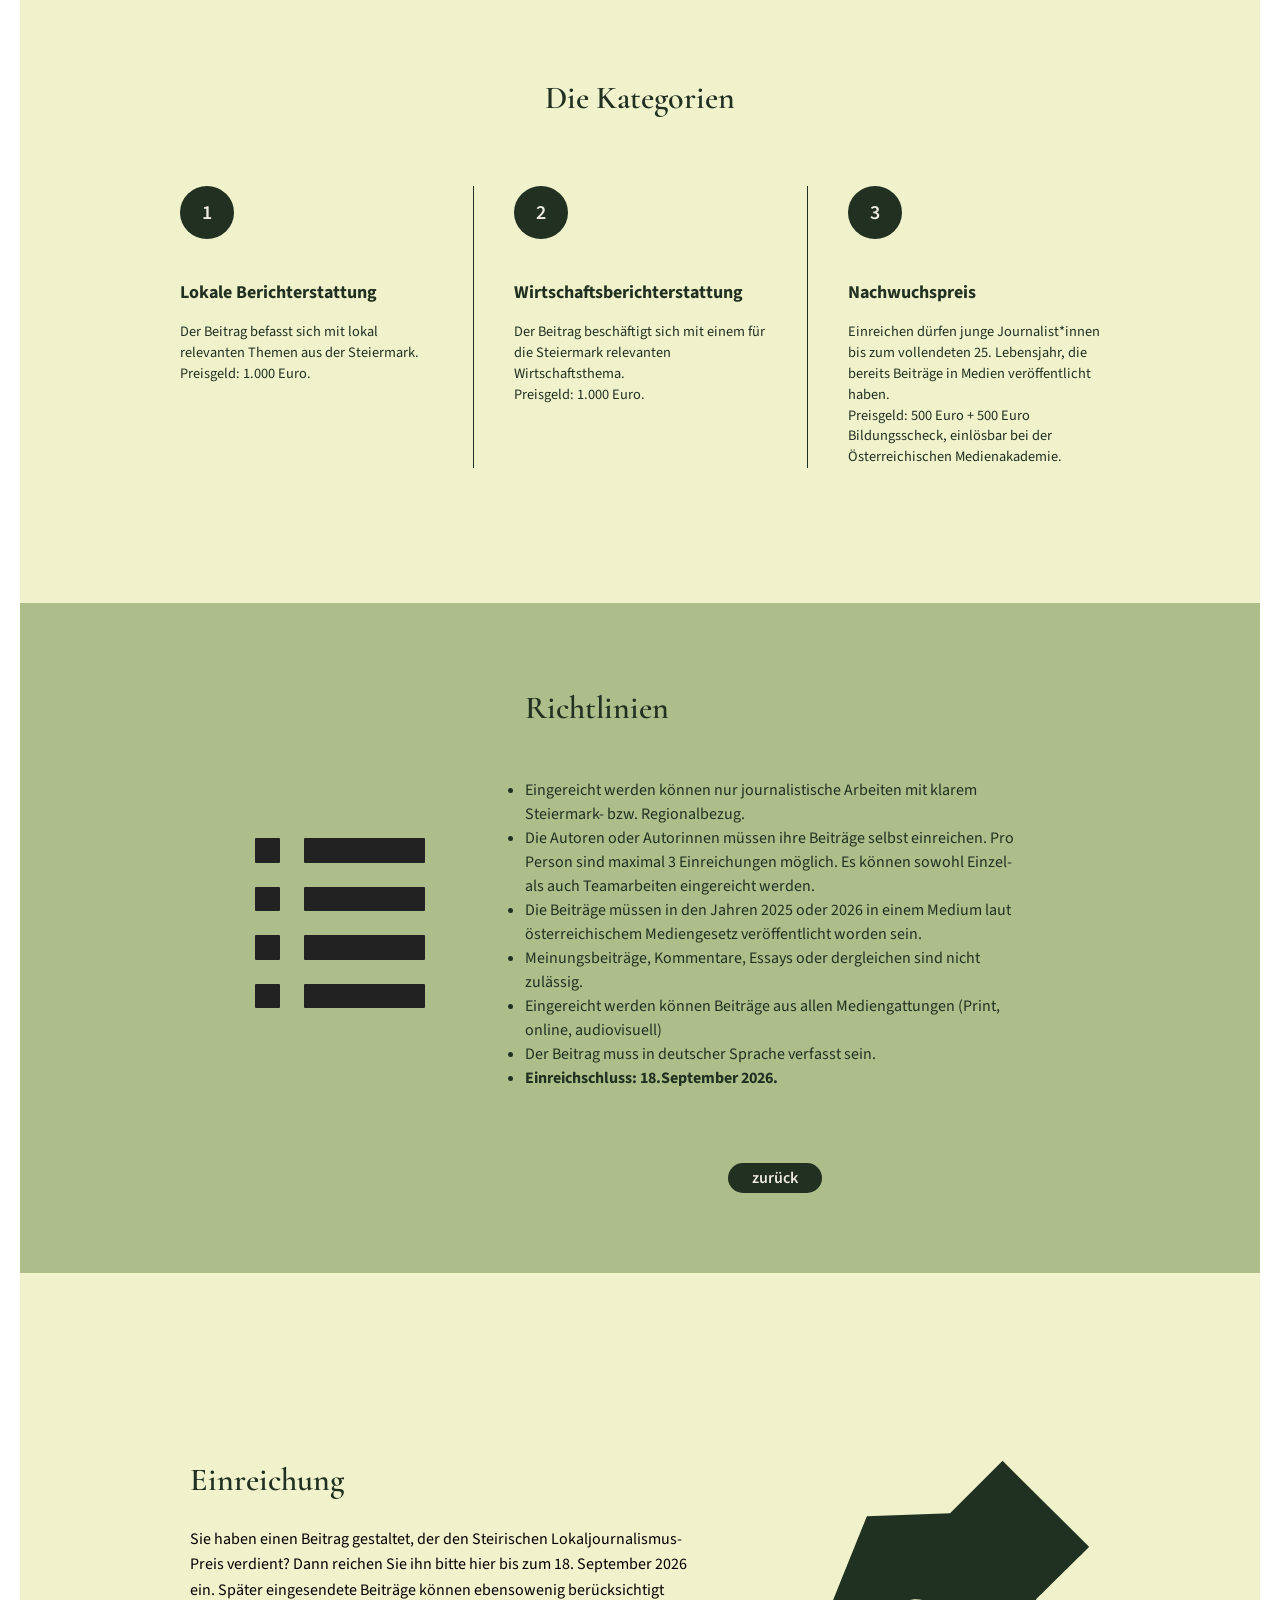
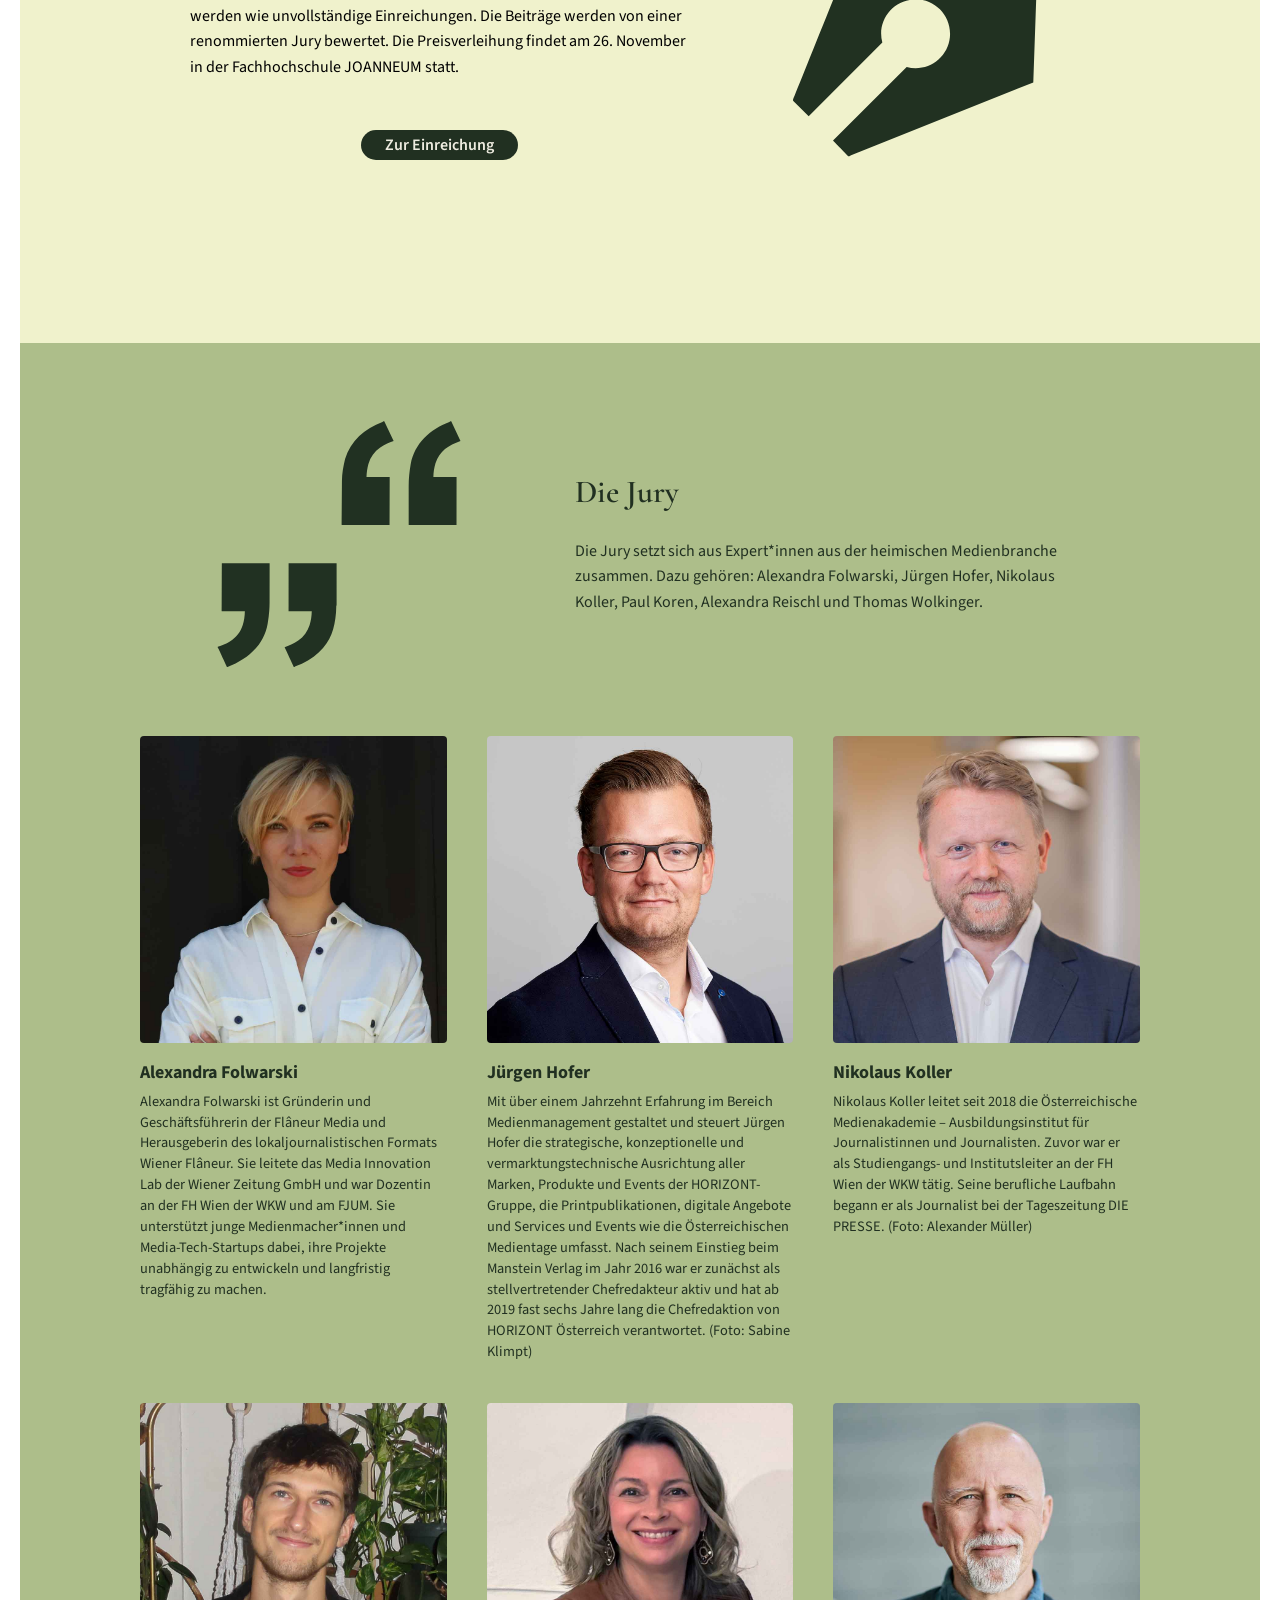
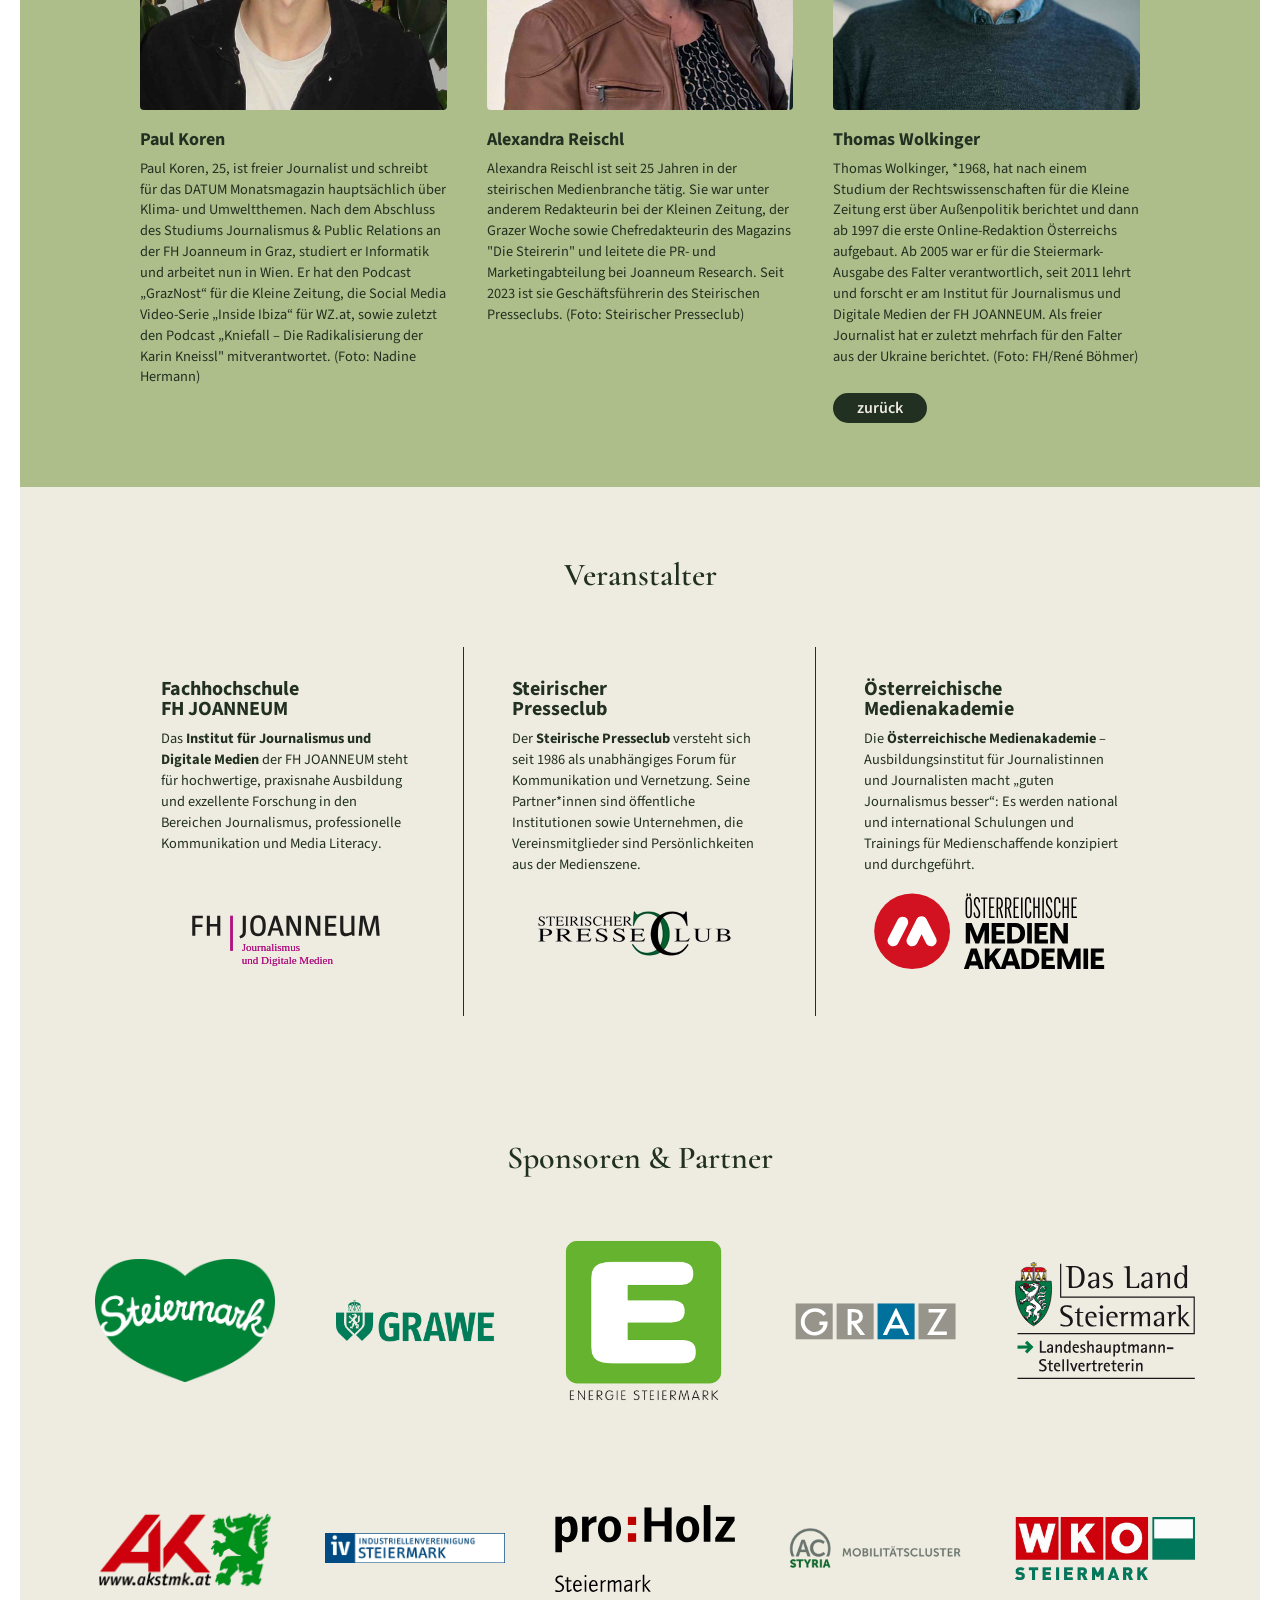
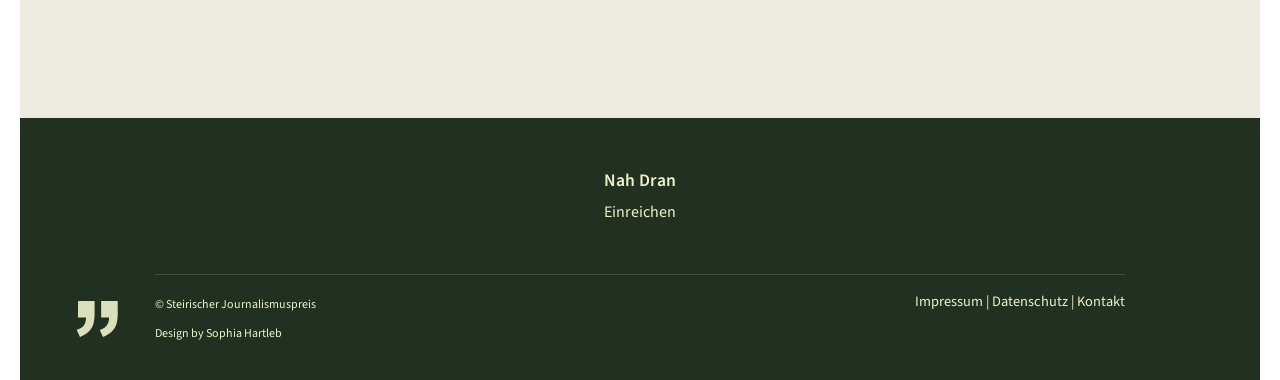
==== commit fd3d4329: "einreichschluss fett" ====
--- a/index.html
+++ b/index.html
@@ -108,7 +108,7 @@
                   <li>Meinungsbeiträge, Kommentare, Essays oder dergleichen sind nicht zulässig. </li>
                   <li>Eingereicht werden können Beiträge aus allen Mediengattungen (Print, online, audiovisuell) </li>
                   <li>Der Beitrag muss in deutscher Sprache verfasst sein.</li>
-                  <li>Einreichschluss: 18.September 2026.</li>
+                  <li><span style="font-weight: bold;">Einreichschluss: 18.September 2026.</span></li>
                 </ul>
                 </nav>
             </p>
--- a/style.css
+++ b/style.css
@@ -566,7 +566,7 @@
   
   .sponsor-slot {
     width: 250px;
-    height: 250px;
+    height: 1800px;
     background: rgba(33, 48, 33, 0.06);
     border: 1px dashed rgba(33, 48, 33, 0.15);
     display: flex;
@@ -578,7 +578,7 @@
 
   .sponsor-slot__img {
     width: 250px;
-    height: 250px;
+    height: 180px;
     object-fit: contain;    
     margin-left: 5px;
     margin-right: 5px;
@@ -702,7 +702,7 @@
   }
   
   .logo-wordmark--header {
-    height: 38px;
+    height: 50px;
     width: auto;
   }
   
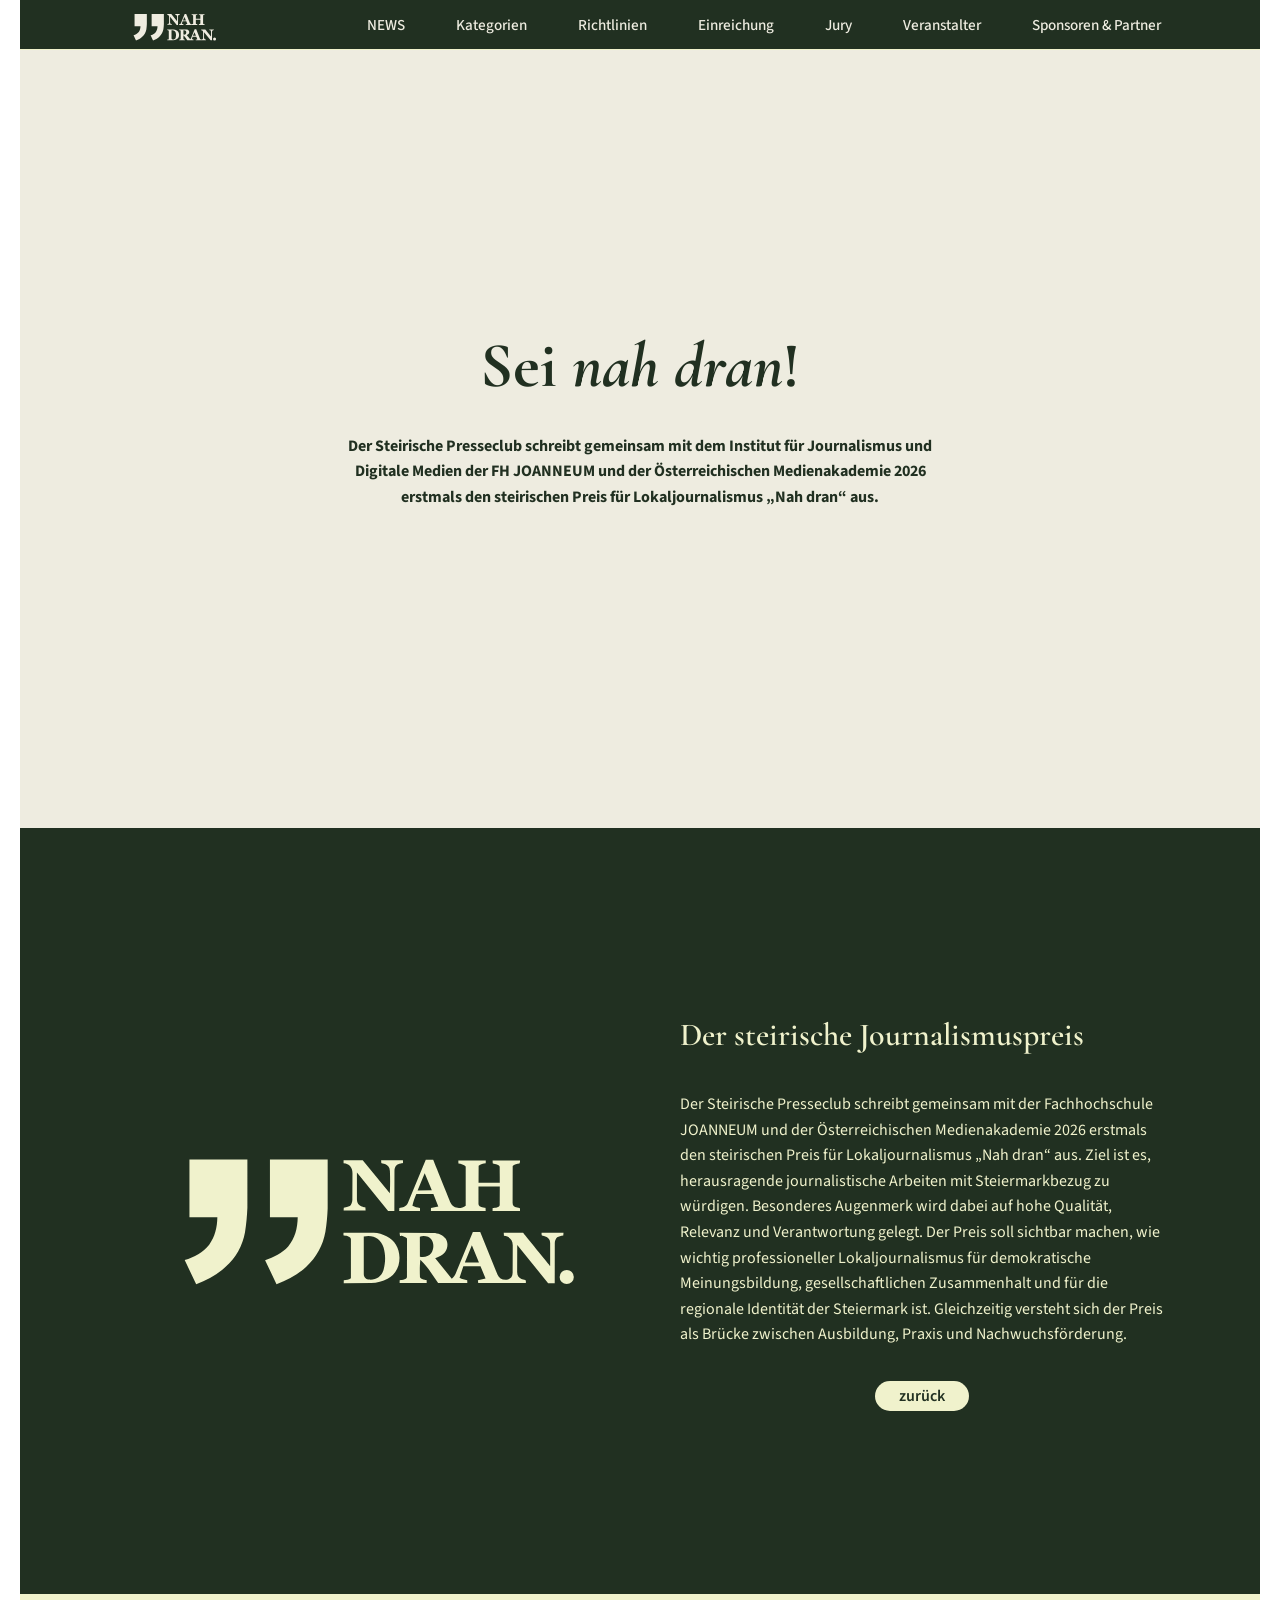
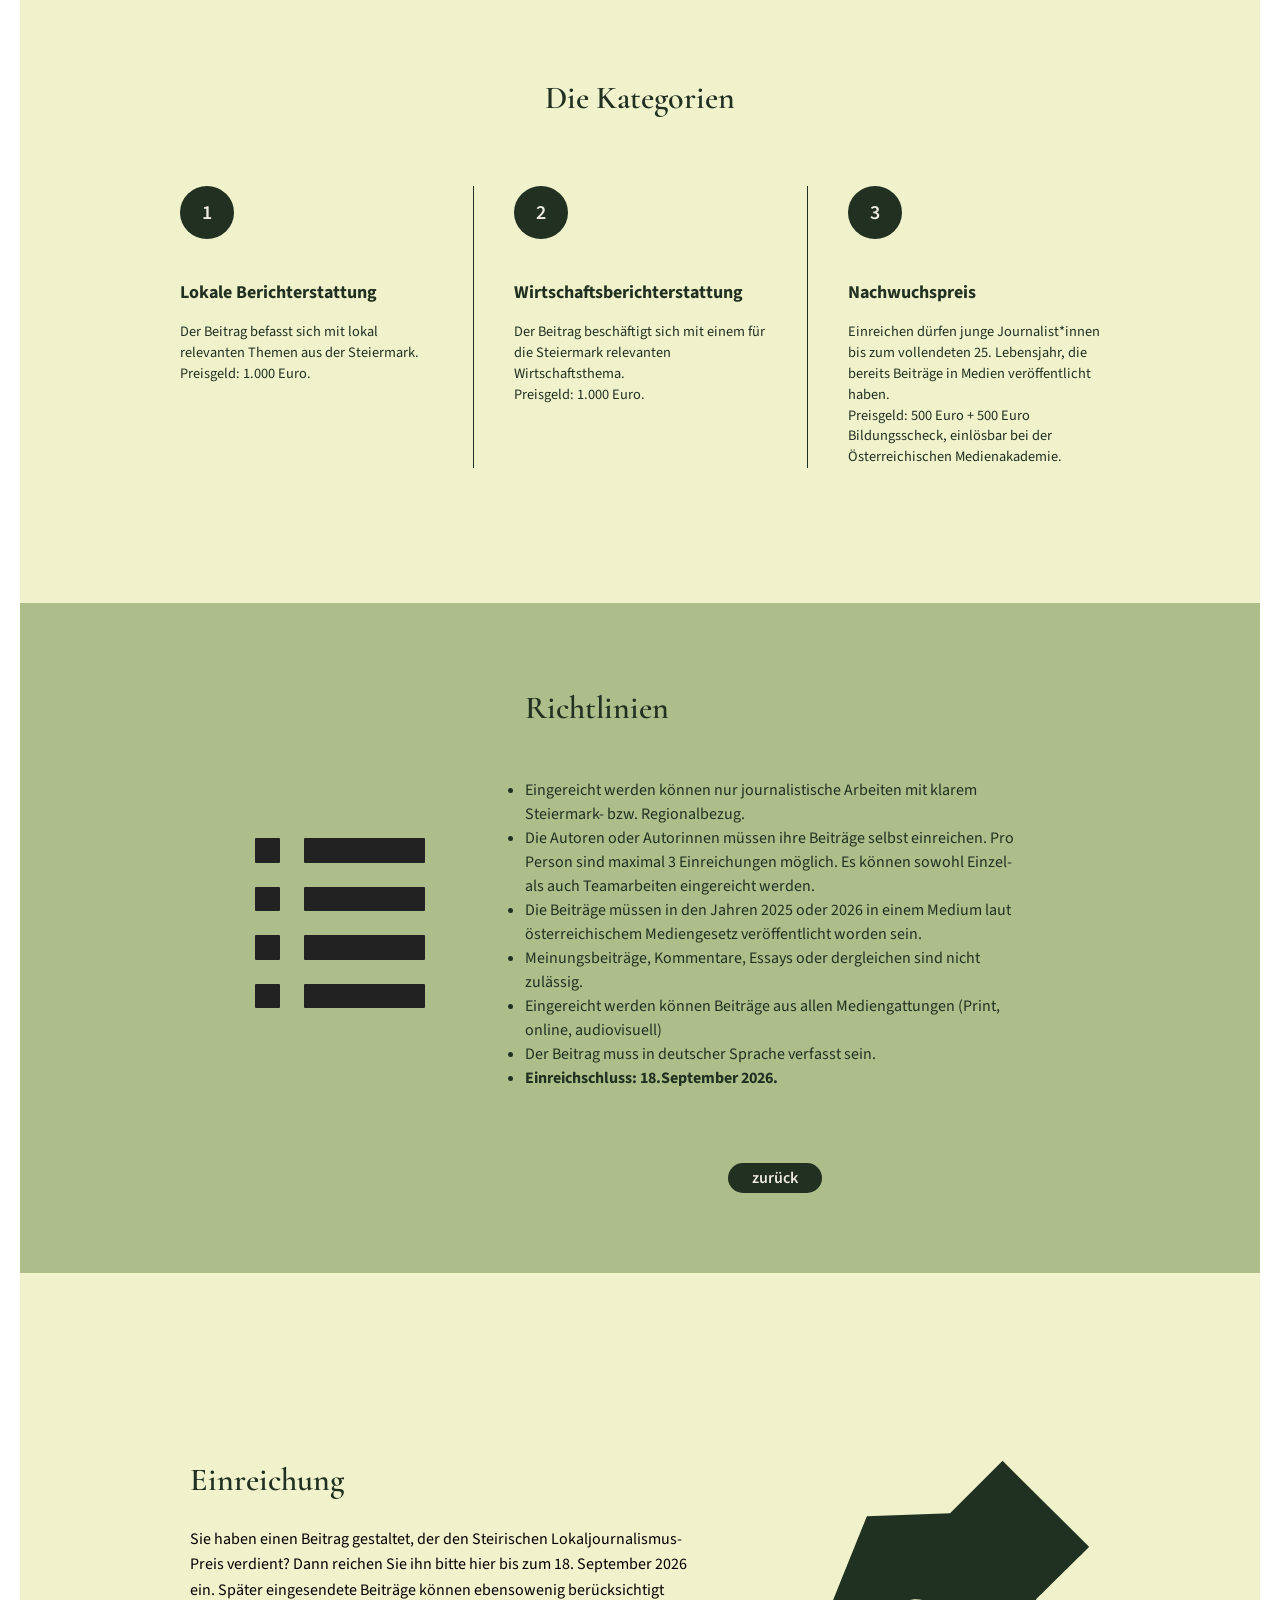
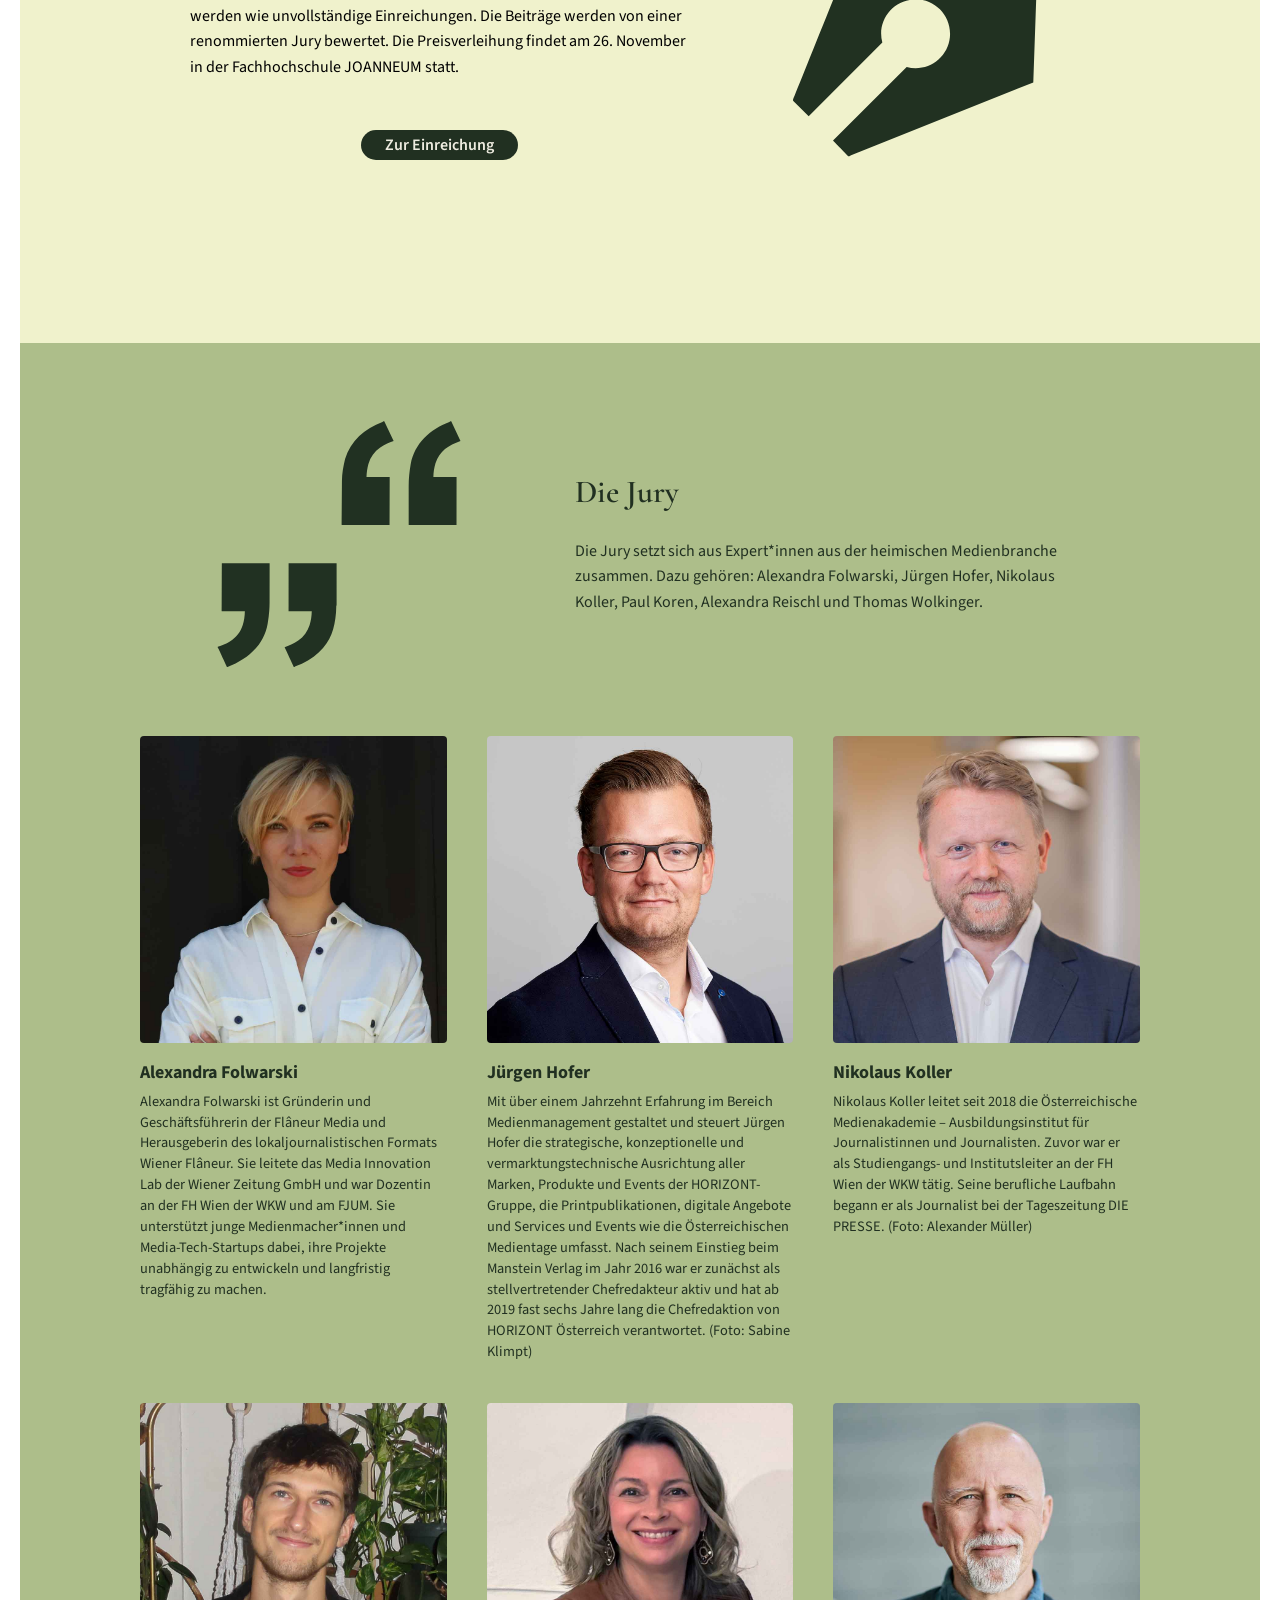
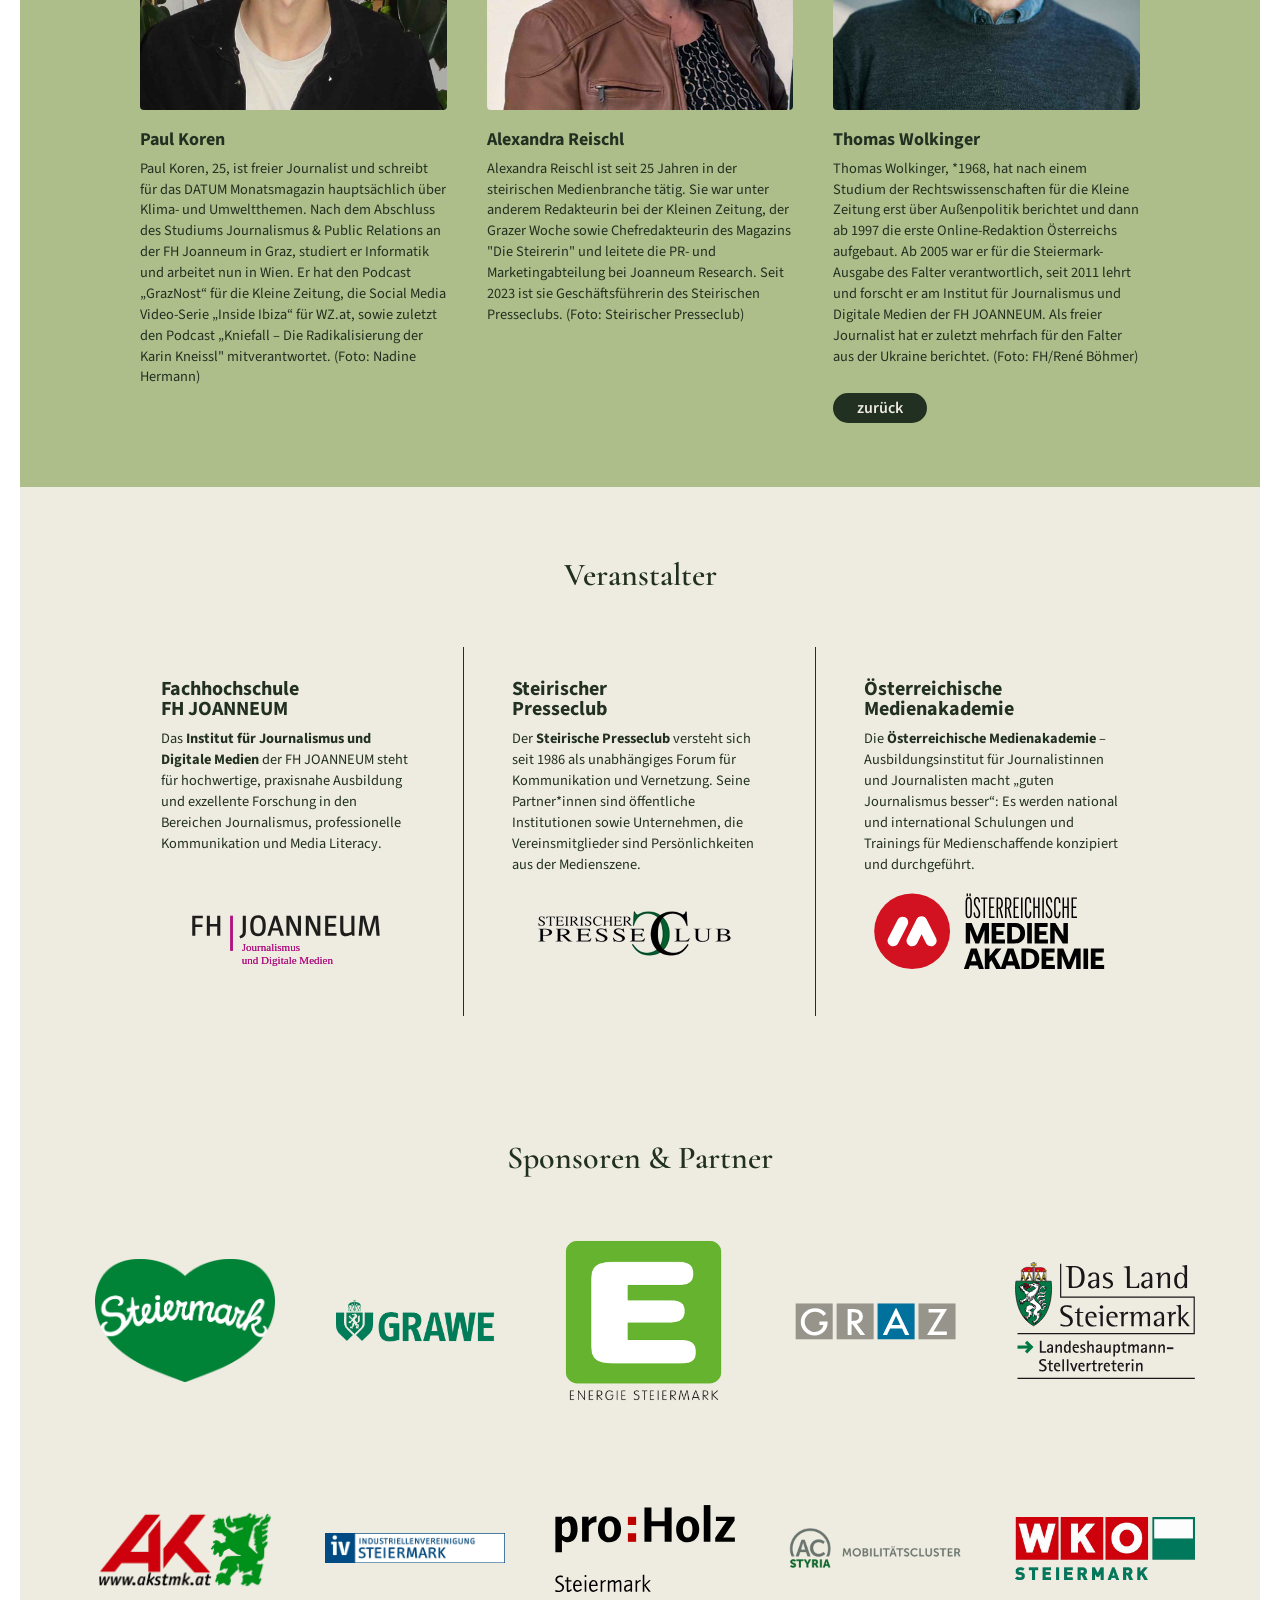
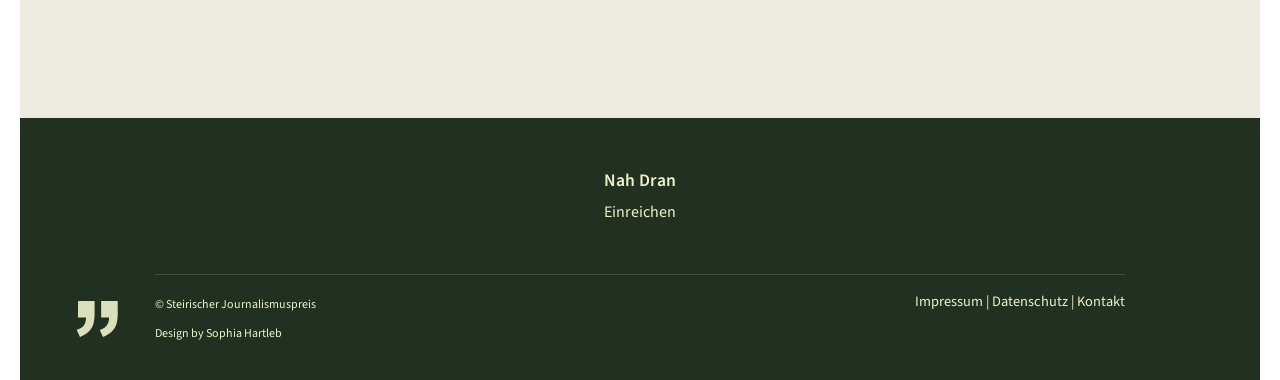
==== commit d98bee90: "anmelde button weg" ====
--- a/index.html
+++ b/index.html
@@ -5,6 +5,7 @@
   <meta name="viewport" content="width=device-width, initial-scale=1.0">
   <meta name="description" content="Nah dran – Steirischer Preis für Lokaljournalismus 2026">
   <title>Nah dran – Steirischer Preis für Lokaljournalismus</title>
+  <link rel="icon" type="image/x-icon" href="favicon.ico">
   <link rel="preconnect" href="https://fonts.googleapis.com">
   <link rel="preconnect" href="https://fonts.gstatic.com" crossorigin>
   <link href="https://fonts.googleapis.com/css2?family=Cormorant+Garamond:wght@400;500&family=Source+Sans+3:wght@400;500;600;700&display=swap" rel="stylesheet">
@@ -42,8 +43,9 @@
             <p class="text-body text-body--center">
               Der Steirische Presseclub schreibt gemeinsam mit dem Institut für Journalismus und Digitale Medien der FH JOANNEUM und der Österreichischen Medienakademie 2026 erstmals den steirischen Preis für Lokaljournalismus „Nah dran“ aus.
             </p>
-          </div>
-          <a class="btn btn--forest btn--center" href="#einreichung">Jetzt einreichen</a>
+            <br>
+          </div>
+          <!-- <a class="btn btn--forest btn--center" href="#einreichung">Jetzt einreichen</a> -->
         </div>
       </section>
 
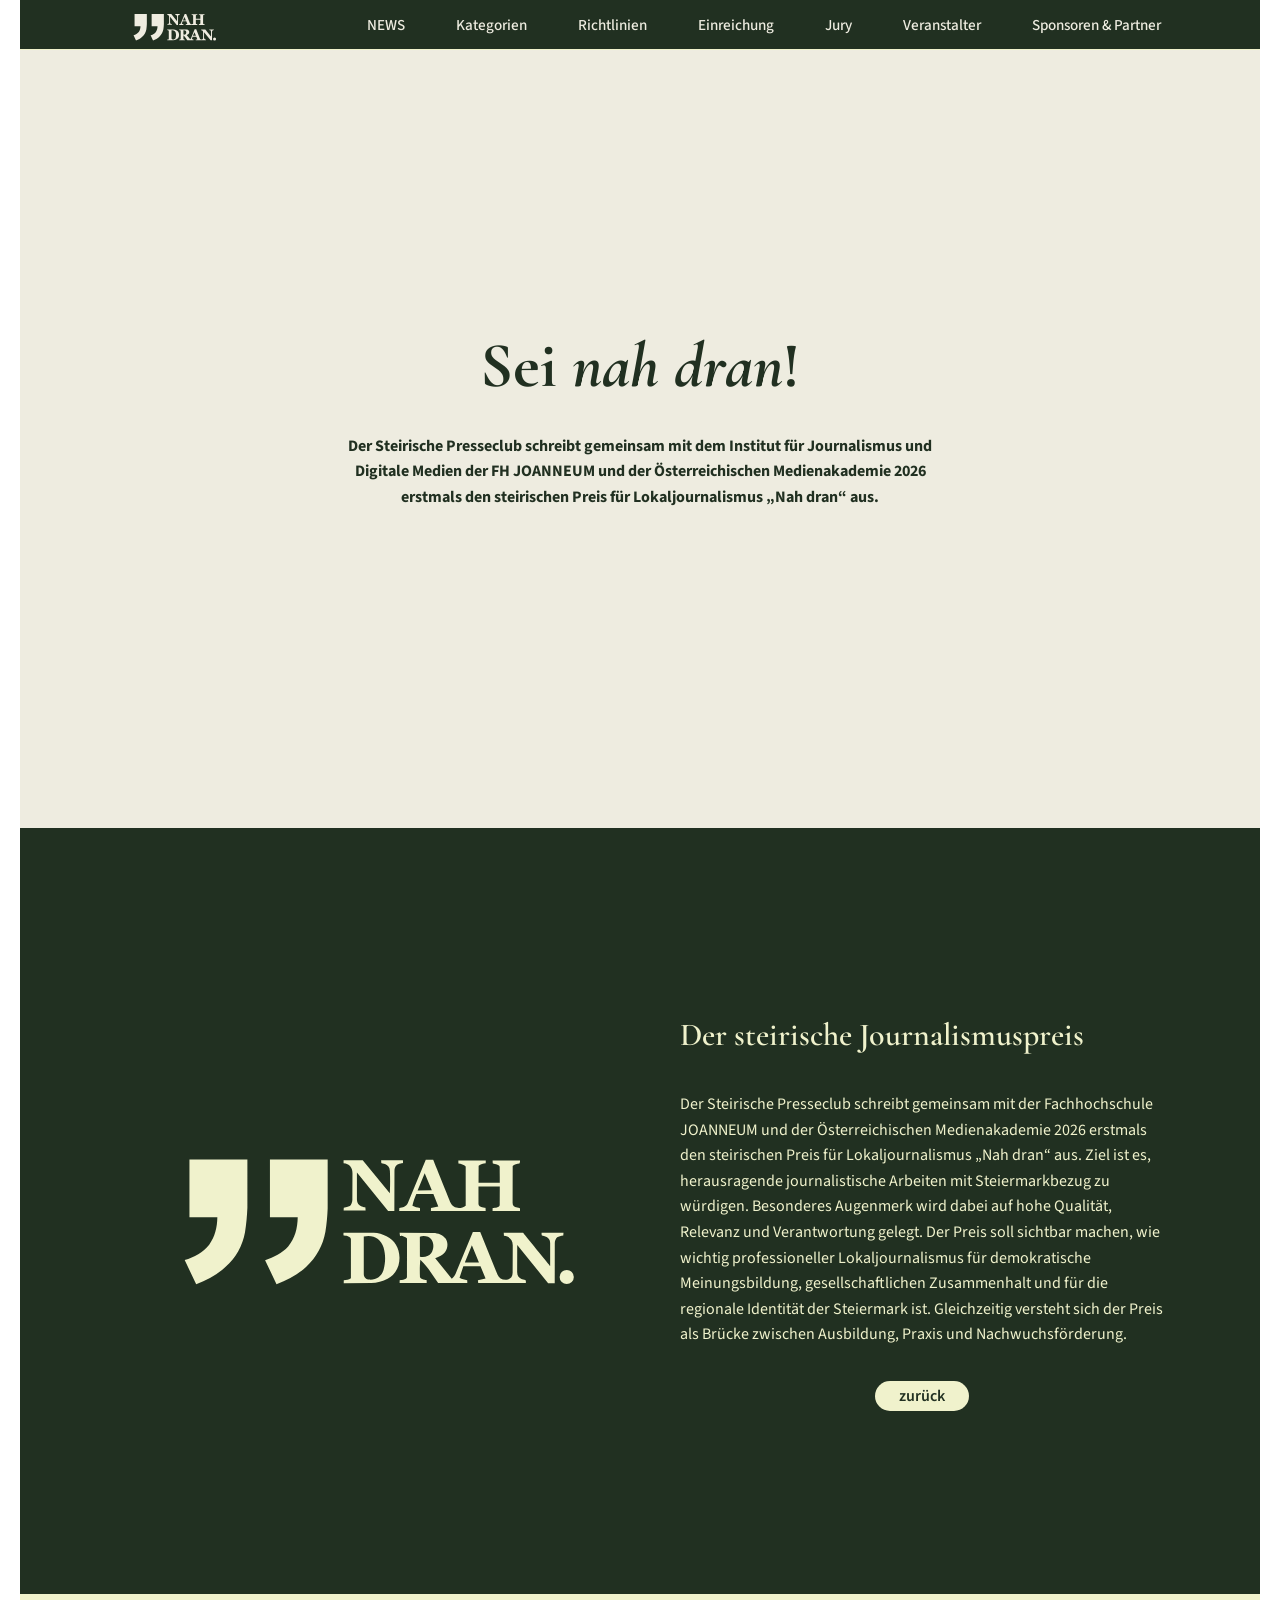
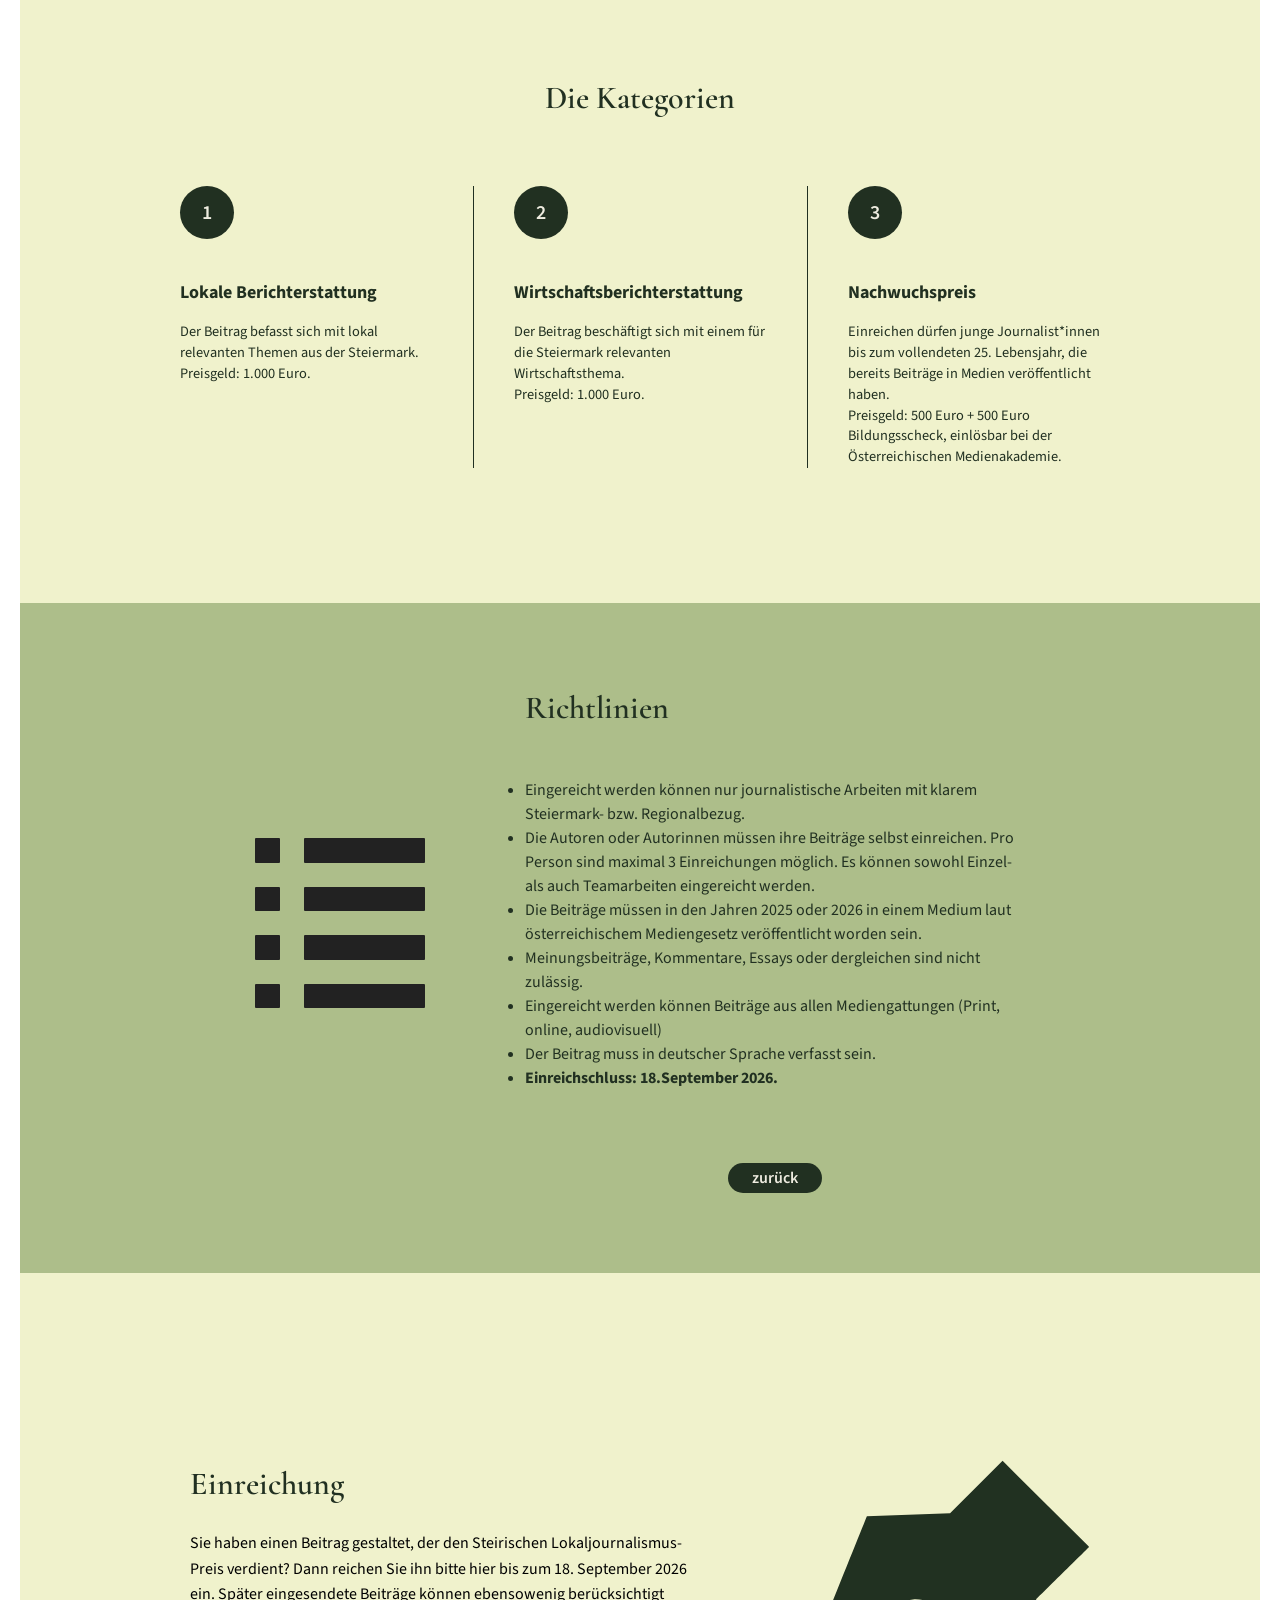
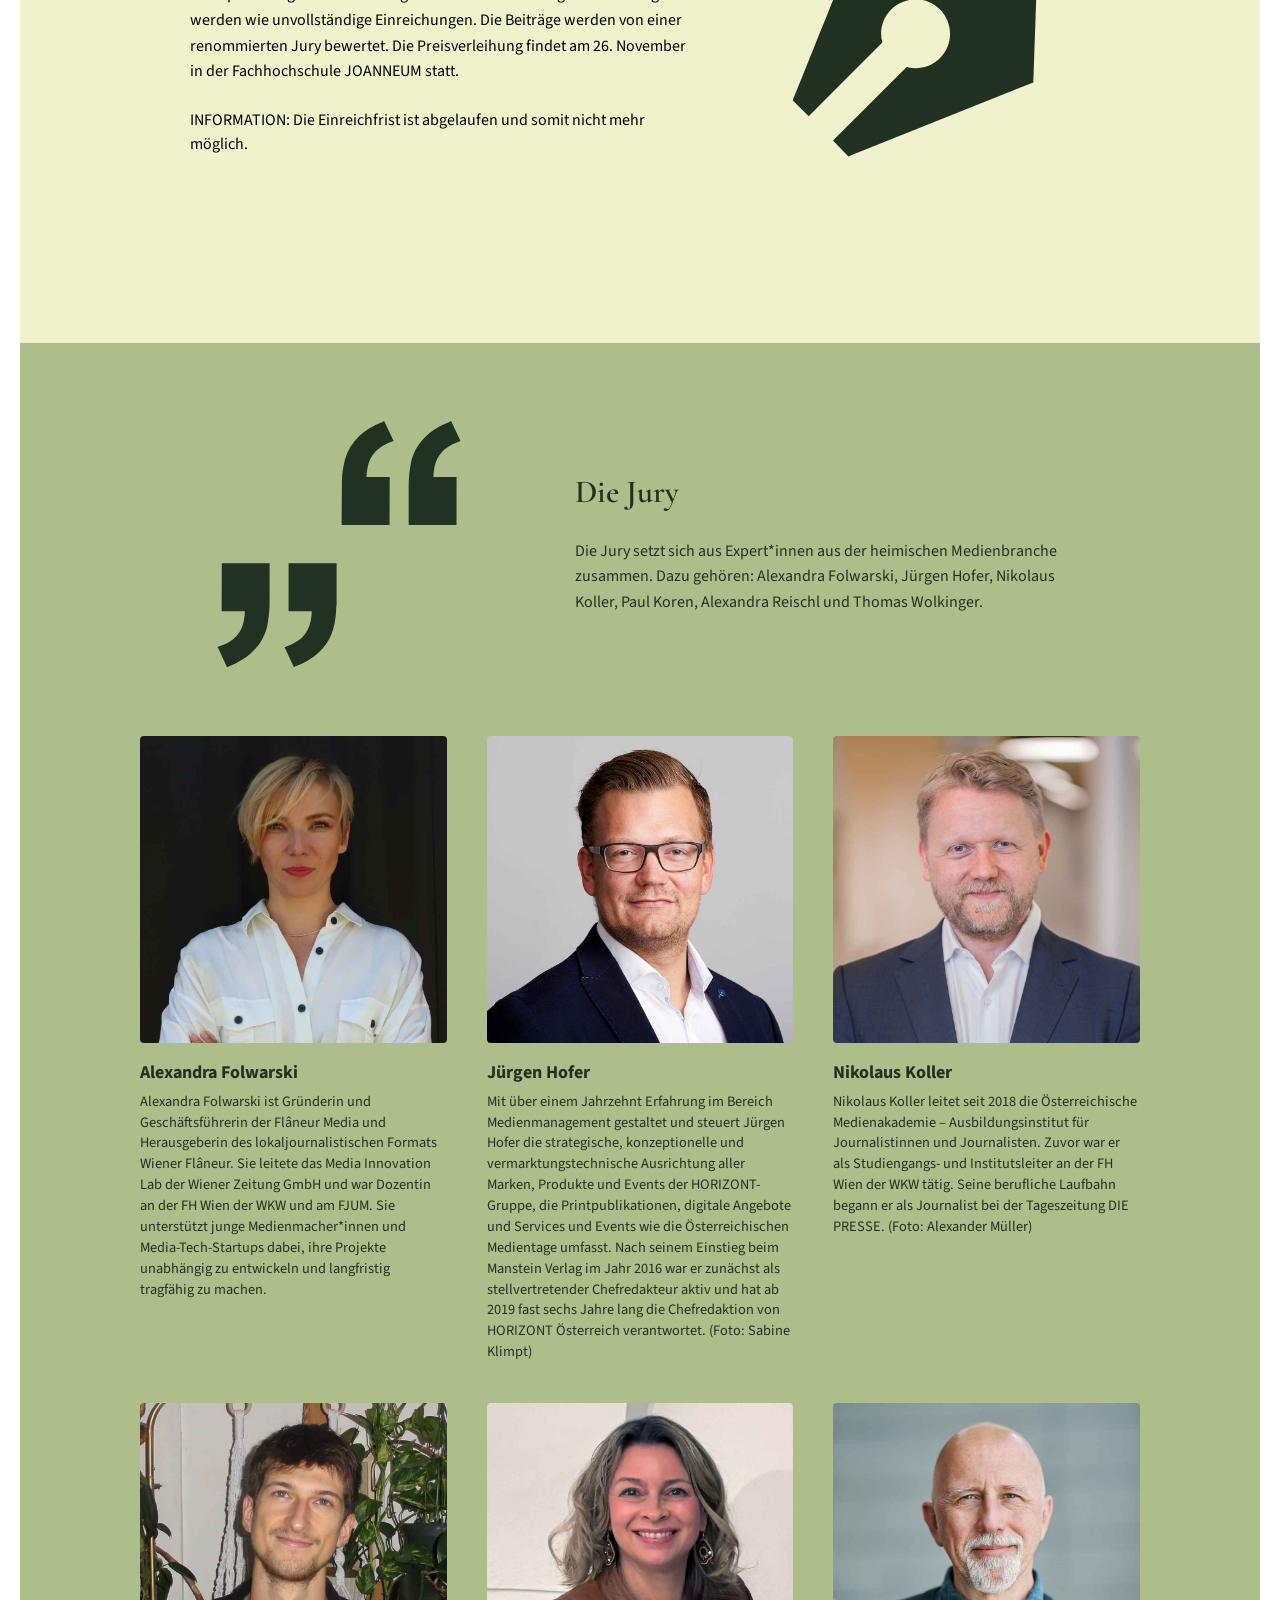
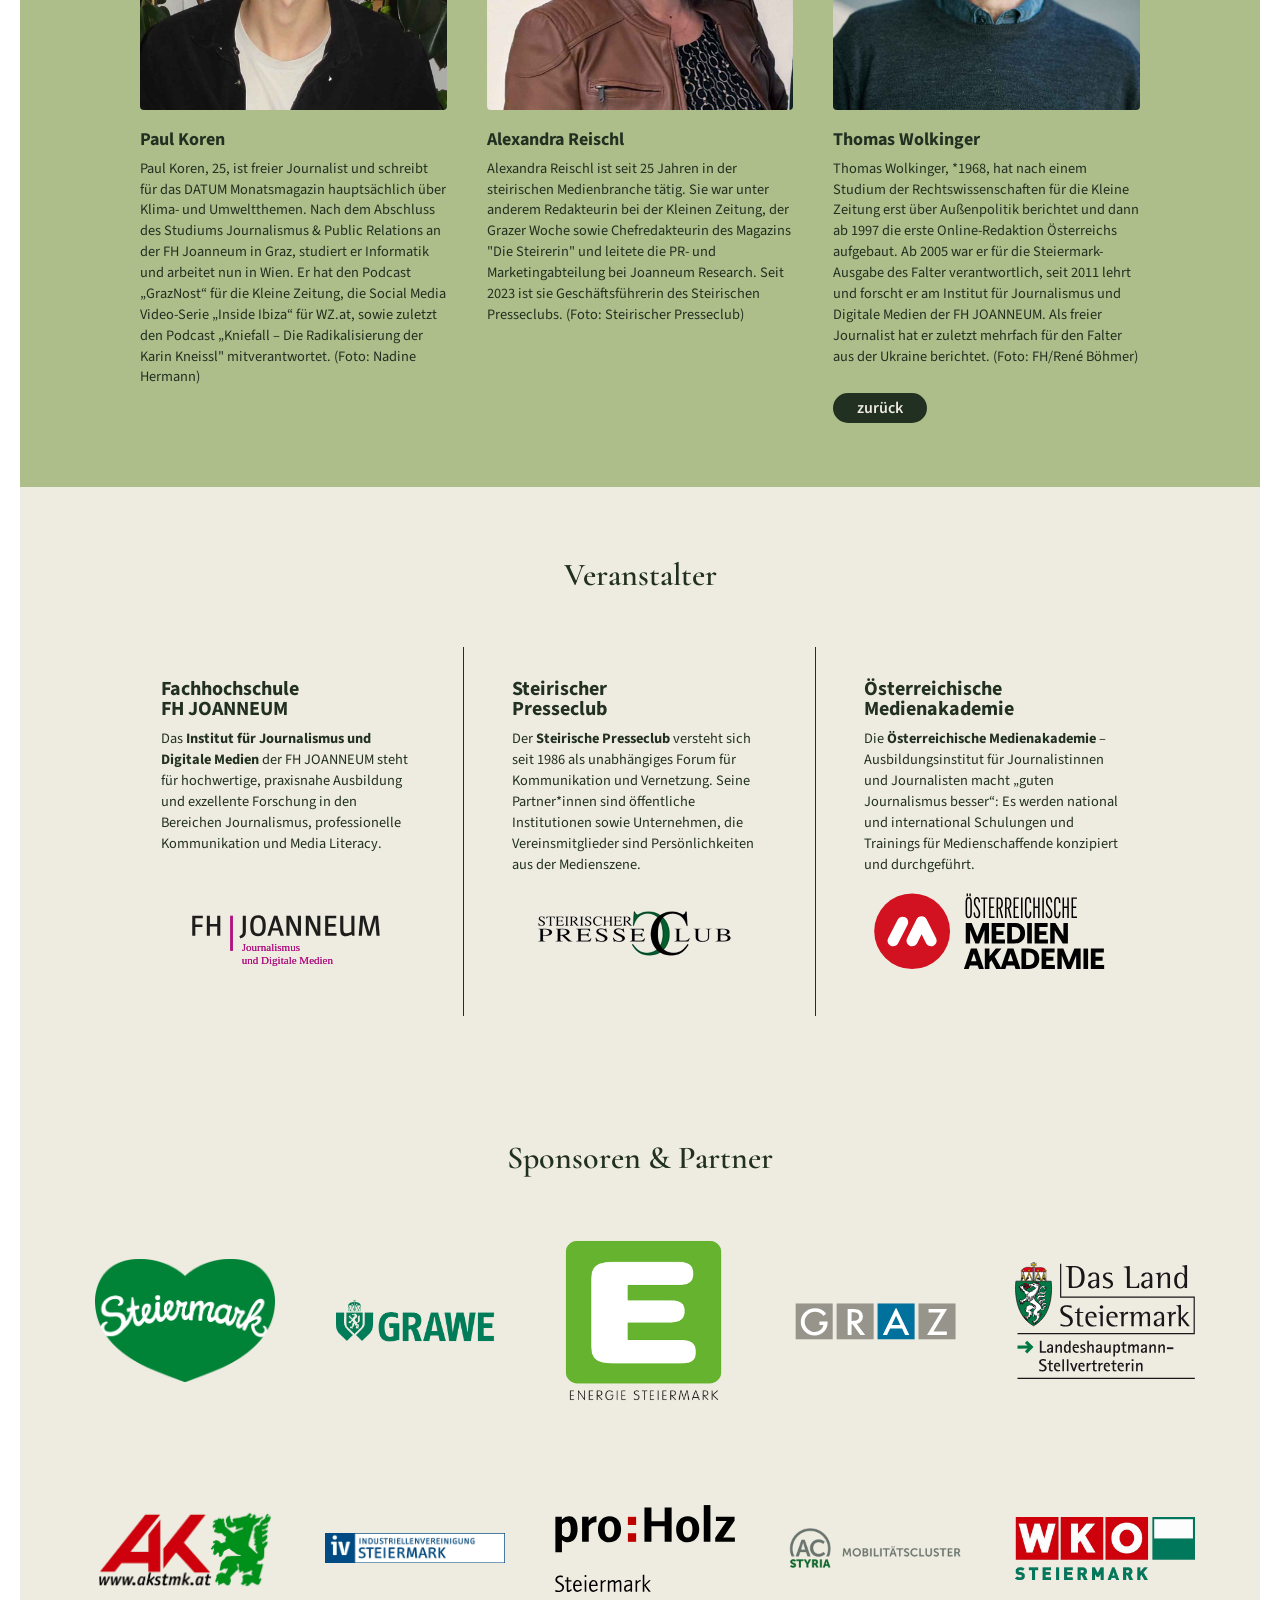
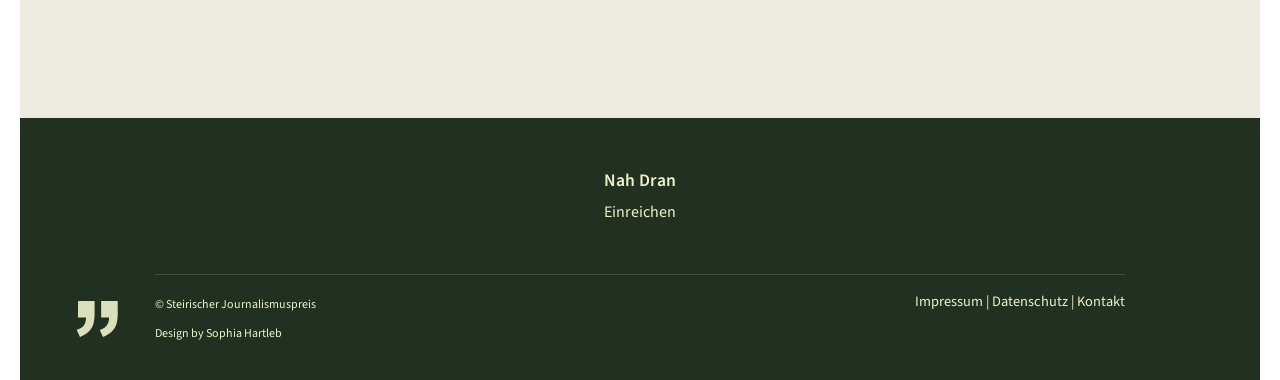
==== commit 34f6439c: "Einreichfrist abgelaufen" ====
--- a/index.html
+++ b/index.html
@@ -127,8 +127,9 @@
             <p class="text-body">
               Sie haben einen Beitrag gestaltet, der den Steirischen Lokaljournalismus-Preis verdient? Dann reichen Sie ihn bitte hier bis zum 18. September 2026 ein. Später eingesendete Beiträge können ebensowenig berücksichtigt werden wie unvollständige Einreichungen. Die Beiträge werden von einer renommierten Jury bewertet. Die Preisverleihung findet am 26. November in der Fachhochschule JOANNEUM statt.
             </p>
-          </div>
-          <a class="btn btn--forest btn--center" href="https://jpr-umfragen.at/index.php/234223?lang=de" target="_blank">Zur Einreichung</a>
+            <p><span style="font-weight: bold;"></span>INFORMATION: Die Einreichfrist ist abgelaufen und somit nicht mehr möglich.</span></p>
+          </div>
+          <!-- <a class="btn btn--forest btn--center" href="https://jpr-umfragen.at/index.php/234223?lang=de" target="_blank">Zur Einreichung</a> -->
         </div>
         <div class="section-split__visual" aria-hidden="true">
           <img class="pattern-fuellfeder" src="bilder/fuellfeder.svg" alt="" />
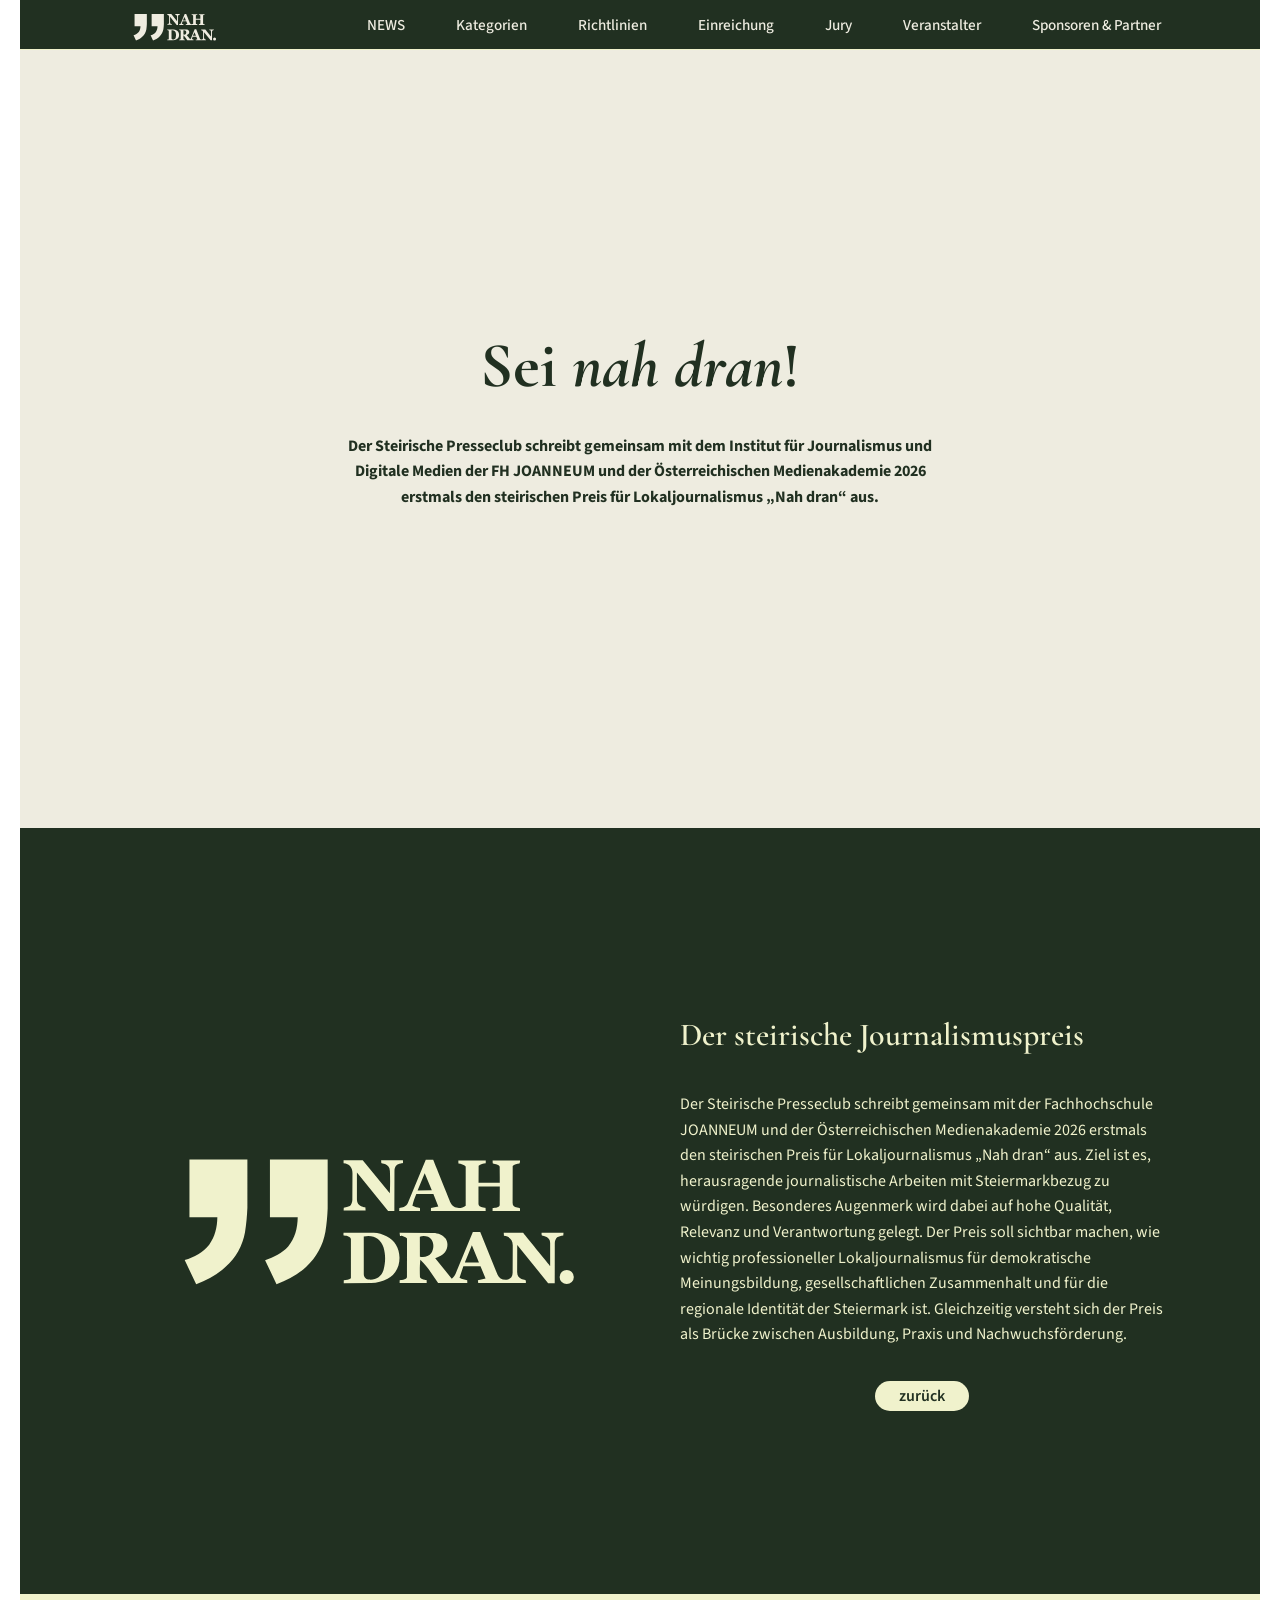
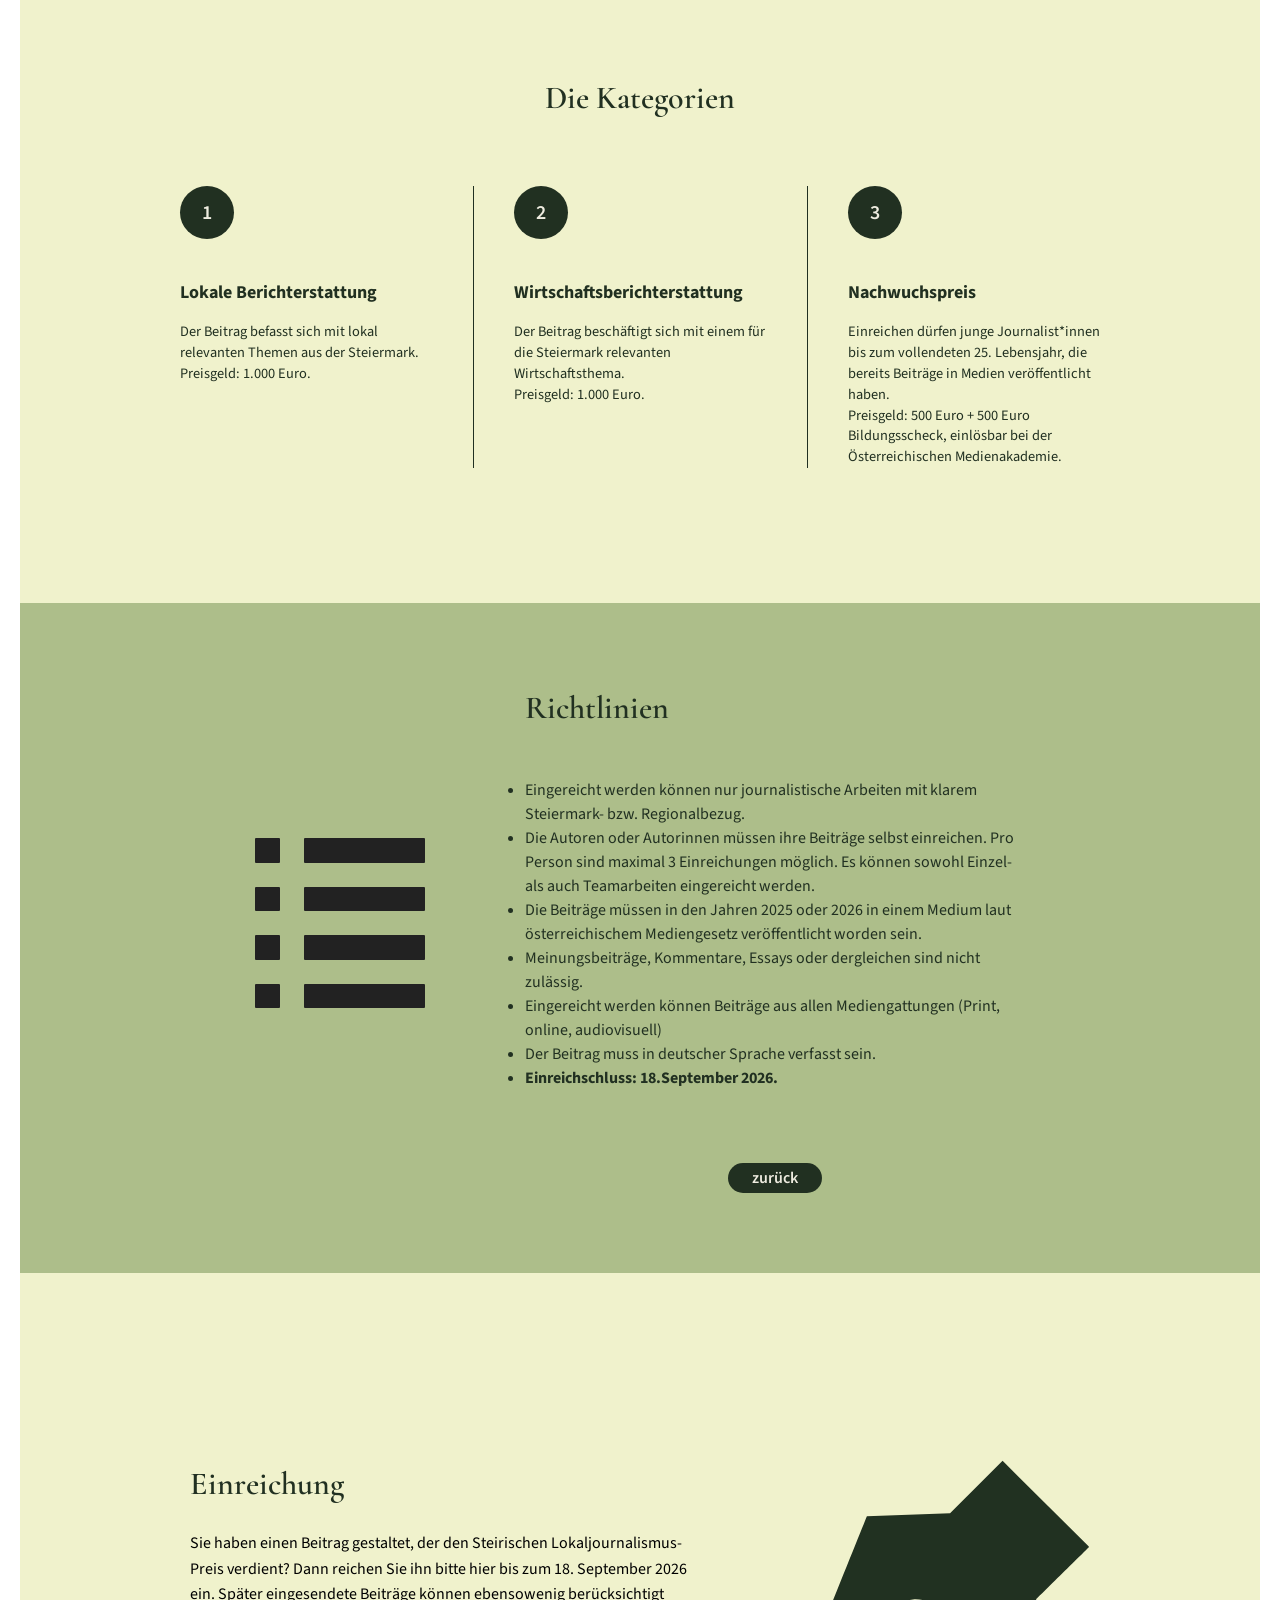
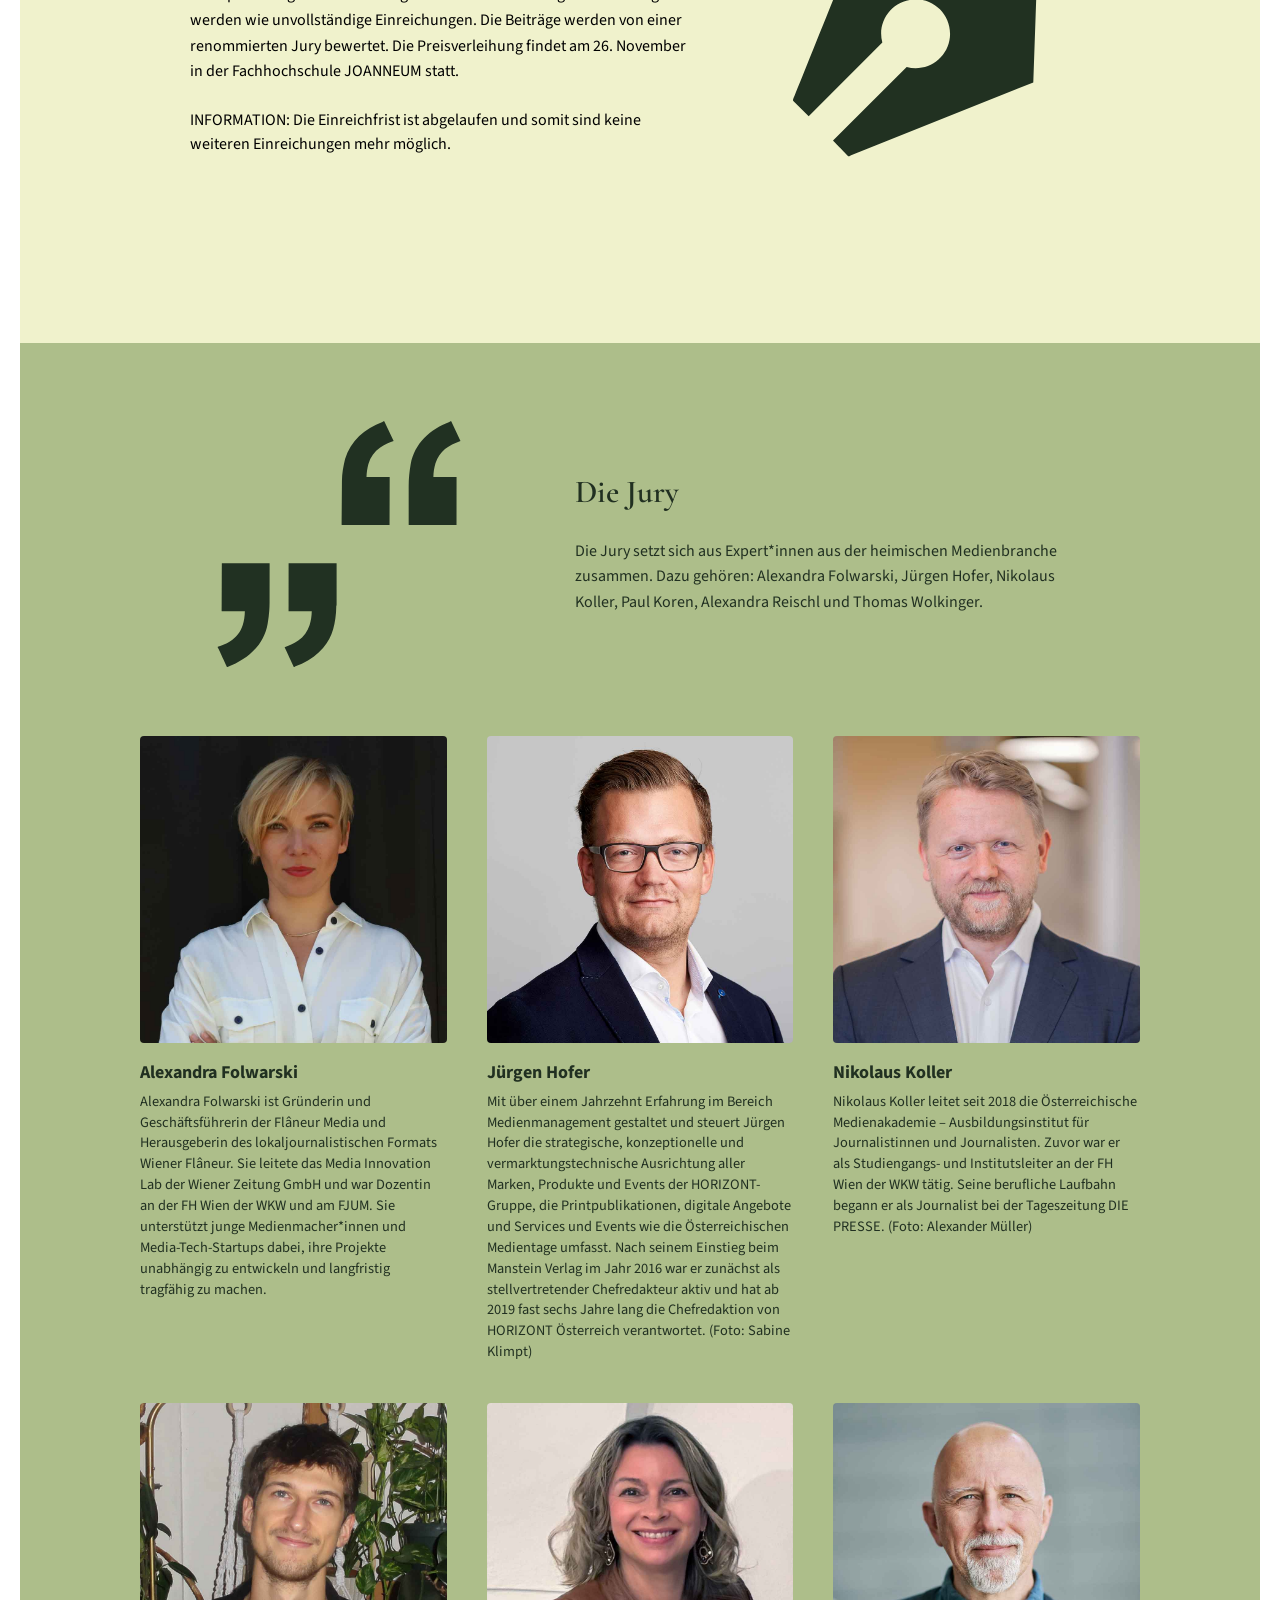
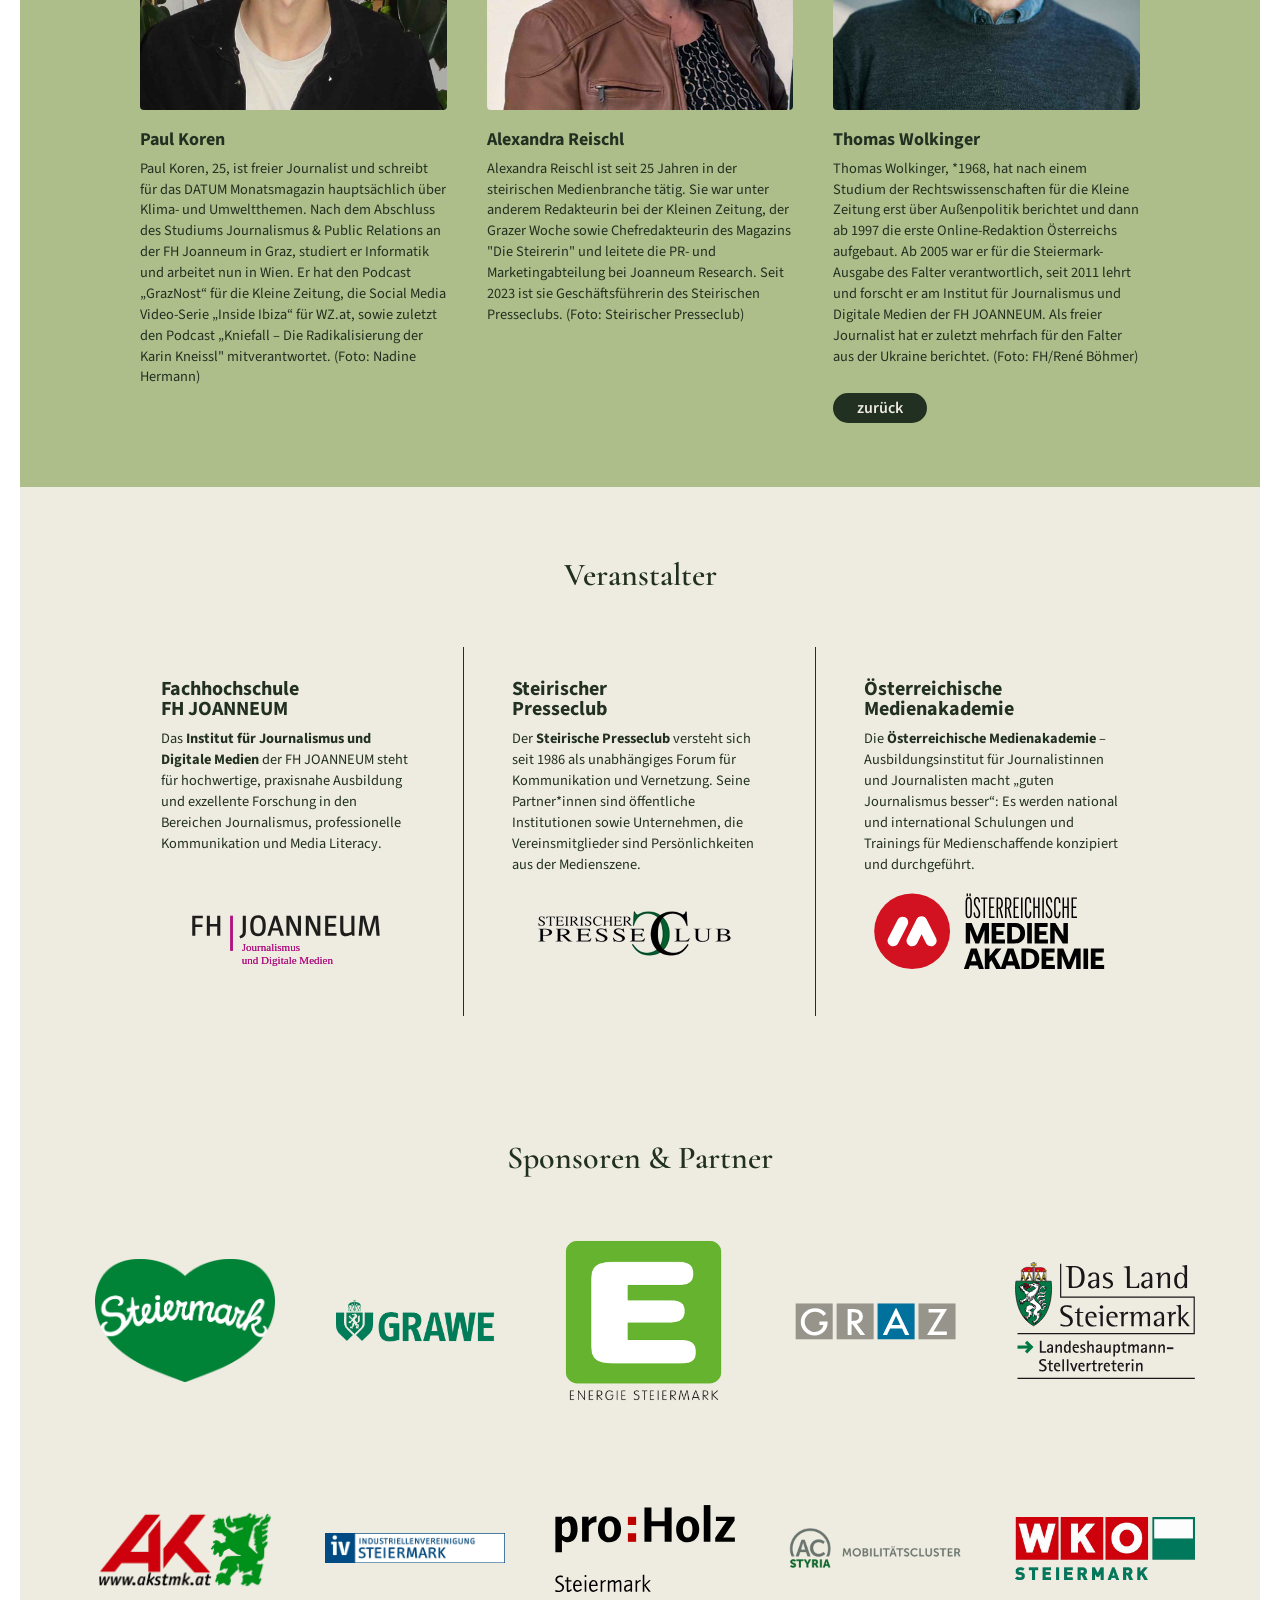
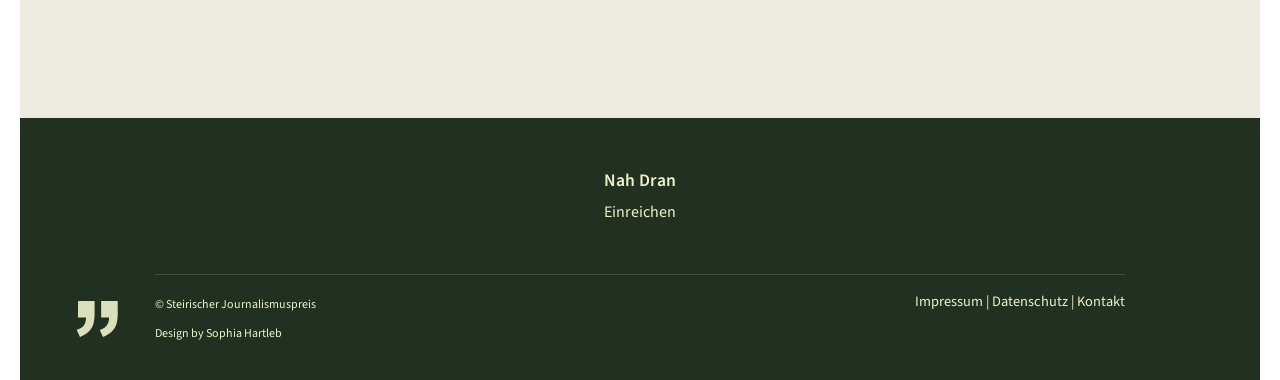
==== commit c77c59a9: "umformulierung ende einreichfrist" ====
--- a/index.html
+++ b/index.html
@@ -127,7 +127,7 @@
             <p class="text-body">
               Sie haben einen Beitrag gestaltet, der den Steirischen Lokaljournalismus-Preis verdient? Dann reichen Sie ihn bitte hier bis zum 18. September 2026 ein. Später eingesendete Beiträge können ebensowenig berücksichtigt werden wie unvollständige Einreichungen. Die Beiträge werden von einer renommierten Jury bewertet. Die Preisverleihung findet am 26. November in der Fachhochschule JOANNEUM statt.
             </p>
-            <p><span style="font-weight: bold;"></span>INFORMATION: Die Einreichfrist ist abgelaufen und somit nicht mehr möglich.</span></p>
+            <p><span style="font-weight: bold;"></span>INFORMATION: Die Einreichfrist ist abgelaufen und somit sind keine weiteren Einreichungen mehr möglich.</span></p>
           </div>
           <!-- <a class="btn btn--forest btn--center" href="https://jpr-umfragen.at/index.php/234223?lang=de" target="_blank">Zur Einreichung</a> -->
         </div>
